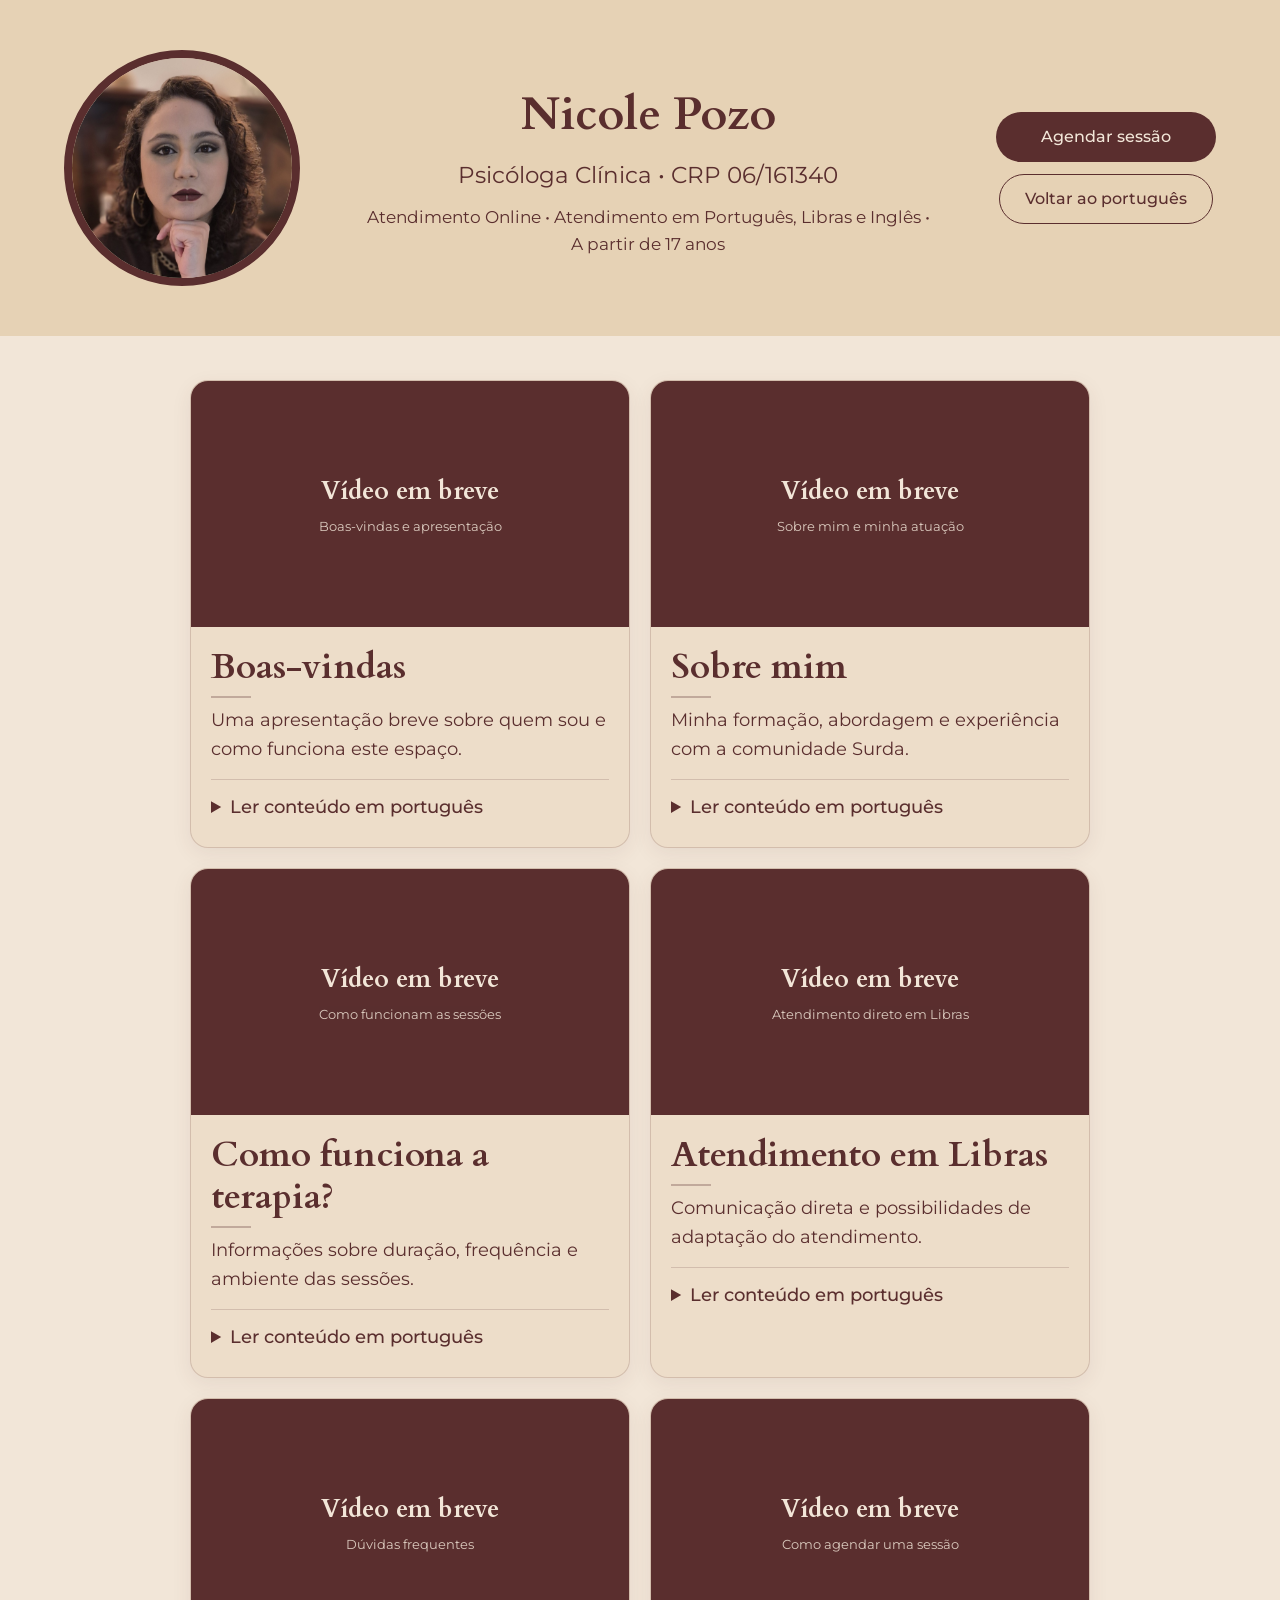
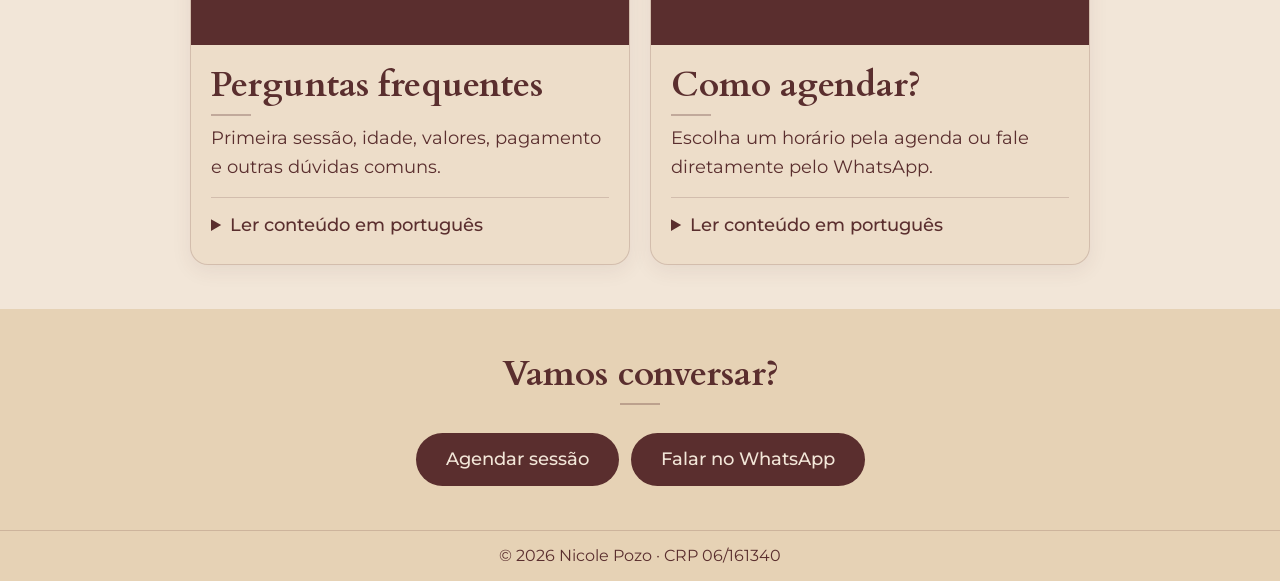
==== libras.html @ 77405a82 "Update libras.html" ====
<!DOCTYPE html>
<html lang="pt-BR">
<head>
  <meta charset="utf-8">
  <meta name="viewport" content="width=device-width, initial-scale=1.0">
  <meta
    name="description"
    content="Informações sobre o trabalho da psicóloga Nicole Pozo apresentadas em Libras."
  >

  <title>Nicole Pozo | Site em Libras</title>

  <link rel="icon" type="image/png" href="favicon.png">
  <link rel="stylesheet" href="style.css">

  <link
    href="https://fonts.googleapis.com/css2?family=Cardo:ital,wght@0,400;0,700;1,400&family=Cormorant+Infant:ital,wght@0,400;0,500;0,600;1,400;1,500&family=Montserrat:wght@300;400;500&display=swap"
    rel="stylesheet"
  >
</head>

<body class="pagina-libras">

  <main>

<section class="hero" id="hero">
  <div class="container hero-content">

    <img
      class="foto"
      src="nicole.png"
      alt="Nicole Pozo, psicóloga clínica"
    >

    <div class="hero-texto">
      <h1>Nicole Pozo</h1>

      <p class="subtitulo">
        Psicóloga Clínica • CRP 06/161340
      </p>

      <p class="infos">
        <span>Atendimento Online</span>
        <span>Atendimento em Português, Libras e Inglês</span>
        <span>A partir de 17 anos</span>
      </p>
    </div>

    <div class="hero-acoes">

      <a
        class="botao hero-botao"
        href="https://calendar.app.google/ftWj5yFwSw7C7HyG9"
        target="_blank"
        rel="noopener noreferrer"
      >
        Agendar sessão
      </a>

      <a
        class="botao botao-secundario"
        href="index.html"
      >
        Voltar ao português
      </a>

    </div>

  </div>
</section>

    <section class="videos-libras">
      <div class="container">

        <div class="grade-videos-libras">

          <article
            class="card-video-libras"
            data-video-url=""
            data-video-title="Boas-vindas e apresentação"
          >
            <div class="video-container">
              <div class="video-placeholder">
                <strong>Vídeo em breve</strong>
                <span>Boas-vindas e apresentação</span>
              </div>
            </div>

            <div class="card-video-conteudo">
              <h2>Boas-vindas</h2>

              <p class="descricao-video">
                Uma apresentação breve sobre quem sou e como funciona este espaço.
              </p>

              <details class="transcricao-video">
                <summary>Ler conteúdo em português</summary>

                <p>
                  Olá! Eu sou Nicole Pozo, psicóloga clínica. Nesta página,
                  apresento em Libras as principais informações sobre meu trabalho
                  e sobre o atendimento psicológico online.
                </p>
              </details>
            </div>
          </article>

          <article
            class="card-video-libras"
            data-video-url=""
            data-video-title="Sobre mim e minha atuação"
          >
            <div class="video-container">
              <div class="video-placeholder">
                <strong>Vídeo em breve</strong>
                <span>Sobre mim e minha atuação</span>
              </div>
            </div>

            <div class="card-video-conteudo">
              <h2>Sobre mim</h2>

              <p class="descricao-video">
                Minha formação, abordagem e experiência com a comunidade Surda.
              </p>

              <details class="transcricao-video">
                <summary>Ler conteúdo em português</summary>

                <p>
                  Sou psicóloga clínica, formada em 2019, e atuo a partir da
                  abordagem psicanalítica. Sou fluente em Libras e tenho experiência
                  com interpretação e atendimento a pessoas surdas.
                </p>
              </details>
            </div>
          </article>

          <article
            class="card-video-libras"
            data-video-url=""
            data-video-title="Como funcionam as sessões"
          >
            <div class="video-container">
              <div class="video-placeholder">
                <strong>Vídeo em breve</strong>
                <span>Como funcionam as sessões</span>
              </div>
            </div>

            <div class="card-video-conteudo">
              <h2>Como funciona a terapia?</h2>

              <p class="descricao-video">
                Informações sobre duração, frequência e ambiente das sessões.
              </p>

              <details class="transcricao-video">
                <summary>Ler conteúdo em português</summary>

                <p>
                  As sessões duram 50 minutos, são realizadas online e geralmente
                  acontecem uma vez por semana. É importante estar em um ambiente
                  tranquilo, reservado e sem interrupções.
                </p>
              </details>
            </div>
          </article>

          <article
            class="card-video-libras"
            data-video-url=""
            data-video-title="Atendimento direto em Libras"
          >
            <div class="video-container">
              <div class="video-placeholder">
                <strong>Vídeo em breve</strong>
                <span>Atendimento direto em Libras</span>
              </div>
            </div>

            <div class="card-video-conteudo">
              <h2>Atendimento em Libras</h2>

              <p class="descricao-video">
                Comunicação direta e possibilidades de adaptação do atendimento.
              </p>

              <details class="transcricao-video">
                <summary>Ler conteúdo em português</summary>

                <p>
                  O atendimento pode ser realizado diretamente em Libras, sem a
                  necessidade da presença de intérprete. Também podemos conversar
                  sobre outras formas de comunicação que sejam confortáveis para você.
                </p>
              </details>
            </div>
          </article>

          <article
            class="card-video-libras"
            data-video-url=""
            data-video-title="Dúvidas frequentes"
          >
            <div class="video-container">
              <div class="video-placeholder">
                <strong>Vídeo em breve</strong>
                <span>Dúvidas frequentes</span>
              </div>
            </div>

            <div class="card-video-conteudo">
              <h2>Perguntas frequentes</h2>

              <p class="descricao-video">
                Primeira sessão, idade, valores, pagamento e outras dúvidas comuns.
              </p>

              <details class="transcricao-video">
                <summary>Ler conteúdo em português</summary>

                <p>
                  Na primeira sessão, vamos conversar sobre o que motivou sua busca,
                  alinhar expectativas e tirar dúvidas. O atendimento é destinado a
                  pessoas a partir de 17 anos. Valores e formas de pagamento são
                  combinados diretamente no primeiro contato.
                </p>
              </details>
            </div>
          </article>

          <article
            class="card-video-libras"
            data-video-url=""
            data-video-title="Como agendar uma sessão"
          >
            <div class="video-container">
              <div class="video-placeholder">
                <strong>Vídeo em breve</strong>
                <span>Como agendar uma sessão</span>
              </div>
            </div>

            <div class="card-video-conteudo">
              <h2>Como agendar?</h2>

              <p class="descricao-video">
                Escolha um horário pela agenda ou fale diretamente pelo WhatsApp.
              </p>

              <details class="transcricao-video">
                <summary>Ler conteúdo em português</summary>

                <p>
                  Você pode escolher um horário disponível na minha agenda ou entrar
                  em contato pelo WhatsApp. Depois do agendamento, entrarei em contato
                  para confirmar nosso horário.
                </p>
              </details>
            </div>
          </article>

        </div>
      </div>
    </section>

    <section class="encerramento">
      <div class="container">

        <h2>Vamos conversar?</h2>

        <div class="acoes-libras">

          <a
            class="botao"
            href="https://calendar.app.google/ftWj5yFwSw7C7HyG9"
            target="_blank"
            rel="noopener noreferrer"
          >
            Agendar sessão
          </a>

          <a
            class="botao"
            href="https://wa.me/5511914683737?text=Olá,%20gostaria%20de%20agendar%20uma%20sessão."
            target="_blank"
            rel="noopener noreferrer"
          >
            Falar no WhatsApp
          </a>

        </div>

      </div>
    </section>

  </main>

  <footer>
    <p>© 2026 Nicole Pozo · CRP 06/161340</p>
  </footer>

  <script>
    function converterLinkDoVideo(url) {
      if (!url) {
        return "";
      }

      try {
        const endereco = new URL(url, window.location.href);

        if (endereco.hostname.includes("youtu.be")) {
          const id = endereco.pathname
            .split("/")
            .filter(Boolean)[0];

          return id
            ? `https://www.youtube-nocookie.com/embed/${id}`
            : "";
        }

        if (endereco.hostname.includes("youtube.com")) {
          if (endereco.pathname.startsWith("/shorts/")) {
            const id = endereco.pathname.split("/")[2];

            return id
              ? `https://www.youtube-nocookie.com/embed/${id}`
              : "";
          }

          if (endereco.pathname.startsWith("/embed/")) {
            return url;
          }

          const id = endereco.searchParams.get("v");

          return id
            ? `https://www.youtube-nocookie.com/embed/${id}`
            : "";
        }

        if (
          endereco.pathname
            .toLowerCase()
            .endsWith(".mp4")
        ) {
          return url;
        }

      } catch (erro) {
        console.warn("Link de vídeo inválido:", url);
      }

      return "";
    }

    document
      .querySelectorAll(".card-video-libras")
      .forEach((card) => {
        const url = (card.dataset.videoUrl || "").trim();
        const titulo = card.dataset.videoTitle || "Vídeo em Libras";
        const areaVideo = card.querySelector(".video-container");

        if (!url || !areaVideo) {
          return;
        }

        const linkConvertido = converterLinkDoVideo(url);

        if (!linkConvertido) {
          return;
        }

        if (linkConvertido.toLowerCase().endsWith(".mp4")) {
          const video = document.createElement("video");

          video.controls = true;
          video.playsInline = true;
          video.preload = "metadata";

          const source = document.createElement("source");
          source.src = linkConvertido;
          source.type = "video/mp4";

          video.appendChild(source);
          areaVideo.replaceChildren(video);

          return;
        }

        const iframe = document.createElement("iframe");

        iframe.src = linkConvertido;
        iframe.title = titulo;
        iframe.loading = "lazy";
        iframe.referrerPolicy = "strict-origin-when-cross-origin";
        iframe.allow =
          "accelerometer; autoplay; clipboard-write; encrypted-media; gyroscope; picture-in-picture; web-share";
        iframe.allowFullscreen = true;

        areaVideo.replaceChildren(iframe);
      });
  </script>

</body>
</html>
---- style.css ----
/* =================================
VARIÁVEIS
================================= */

:root {
  --fundo-principal: #F2E6D8;
  --fundo-destaque: #E6D2B5;
  --texto: #5A2E2E;
  --texto-escuro: #3E1F1F;
  --borda: rgba(90, 46, 46, 0.18);
  --sombra: 0 6px 20px rgba(90, 46, 46, 0.08);
}

/* =================================
BASE
================================= */

html {
  scroll-behavior: smooth;
}

body {
  margin: 0;
  padding-top: 60px;
  font-family: 'Montserrat', sans-serif;
  background-color: var(--fundo-principal);
  color: var(--texto);
  text-align: center;
  line-height: 1.6;
}

/* =================================
LAYOUT
================================= */

main {
  margin-top: 0;
}

.container {
  width: 90%;
  max-width: 800px;
  margin: auto;
  padding: 10px 0;
}

section {
  padding: 34px 0;
}

/* =================================
TIPOGRAFIA
================================= */

h1,
h2,
h3 {
  color: var(--texto);
}

h1 {
  margin: 20px 0 10px;
  font-family: 'Cardo', serif;
  font-size: 48px;
}

h2 {
  position: relative;
  display: inline-block;
  margin: 0 0 18px;
  font-family: 'Cardo', serif;
  font-size: 32px;
  line-height: 1.2;
}

h2::after {
  content: "";
  display: block;
  width: 40px;
  height: 2px;
  margin: 8px auto 0;
  background-color: var(--texto);
  opacity: 0.3;
}

h3 {
  margin: 0 0 10px;
  font-family: 'Cardo', serif;
  font-size: 21px;
  line-height: 1.25;
}

p {
  margin-top: 0;
}

.subtitulo {
  margin-bottom: 20px;
  font-size: 18px;
}

.introducao-secao {
  max-width: 650px;
  margin: 0 auto 24px;
  text-align: center;
}

/* =================================
MENU
================================= */

.menu {
  position: fixed;
  top: 0;
  left: 0;
  z-index: 1000;
  width: 100%;
  padding: 15px 0;
  background-color: var(--fundo-principal);
  border-bottom: 1px solid rgba(90, 46, 46, 0.15);
  transition:
    padding 0.3s ease,
    box-shadow 0.3s ease;
}

.menu-container {
  display: flex;
  justify-content: center;
  gap: 42px;
  padding: 0 20px;
}

.menu a {
  flex-shrink: 0;
  color: var(--texto);
  text-decoration: none;
  font-size: 13px;
  font-weight: 500;
  letter-spacing: 0.8px;
  transition:
    font-size 0.3s ease,
    opacity 0.3s ease;
}

.menu a:hover,
.menu a:focus-visible {
  opacity: 0.7;
}

body.scrolled .menu {
  padding: 10px 0;
  box-shadow: 0 4px 12px rgba(90, 46, 46, 0.08);
}

body.scrolled .menu a {
  font-size: 12px;
}

/* =================================
HERO PRINCIPAL
================================= */

.hero {
  position: relative;
  overflow: hidden;
  padding: 40px 0;
  background-color: var(--fundo-destaque);
}

.hero-content {
  transition: all 0.4s ease;
}

.hero-texto {
  text-align: center;
}

.foto {
  width: 220px;
  height: 220px;
  object-fit: cover;
  border: 8px solid var(--texto);
  border-radius: 50%;
}

.hero::after {
  content: "";
  position: absolute;
  top: -20px;
  right: -20px;
  z-index: 0;
  width: 400px;
  height: 400px;
  background-image: url("cantoneira.png");
  background-size: contain;
  background-repeat: no-repeat;
  opacity: 0.10;
  pointer-events: none;
}

.hero .container {
  position: relative;
  z-index: 1;
}

/* =================================
INFOS DA HERO
================================= */

.infos span {
  white-space: nowrap;
}

.infos span:not(:last-child)::after {
  content: " • ";
}

/* =================================
BOTÕES E LINKS
================================= */

.botao {
  display: inline-block;
  margin-top: 25px;
  padding: 12px 30px;
  background-color: var(--texto);
  color: var(--fundo-principal);
  text-decoration: none;
  border-radius: 30px;
  font-weight: 500;
  transition:
    background-color 0.3s ease,
    transform 0.2s ease;
}

.botao:hover,
.botao:focus-visible {
  background-color: var(--texto-escuro);
  transform: translateY(-1px);
}

.barra-contato a {
  color: var(--texto);
  font-weight: 500;
  text-decoration: none;
  text-decoration-thickness: 1px;
  text-underline-offset: 3px;
}

.barra-contato a:hover,
.barra-contato a:focus-visible {
  color: var(--texto-escuro);
}

/* =================================
ÂNCORAS E ALINHAMENTO DAS SEÇÕES
================================= */

.sobre,
.atendimento,
.libras,
.como-funciona,
.faq,
.contato {
  scroll-margin-top: 145px;
  text-align: center;
}

.sobre .container,
.atendimento .container,
.libras .container,
.como-funciona .container,
.faq .container {
  text-align: left;
}

.sobre h2,
.atendimento h2,
.libras h2,
.como-funciona h2,
.faq h2,
.contato h2,
.chamada-final h2 {
  text-align: center;
}

/* =================================
ACOLHIMENTO
================================= */

.acolhimento {
  padding: 28px 0 6px;
}

.acolhimento-container {
  max-width: 760px;
}

.acolhimento p {
  margin: 0;
  font-family: 'Cormorant Infant', serif;
  font-size: 25px;
  font-weight: 500;
  line-height: 1.15;
  text-align: left;
}

/* =================================
SOBRE MIM
================================= */

.sobre {
  padding-top: 18px;
}

.sobre .container {
  max-width: 760px;
}

.sobre p:not(.citacao) {
  text-align: left;
}

/* =================================
CITAÇÃO
================================= */

.citacao {
  position: relative;
  max-width: 600px;
  margin: 28px auto 0;
  color: var(--texto);
  font-family: 'Cardo', serif;
  font-size: 25px;
  font-style: italic;
  line-height: 1.3;
  text-align: center;
  opacity: 0.85;
}

.citacao::before {
  content: "“";
  position: absolute;
  top: -10px;
  left: -15px;
  font-size: 40px;
  opacity: 0.2;
}

.citacao::after {
  content: "”";
  position: absolute;
  right: -15px;
  bottom: -20px;
  font-size: 40px;
  opacity: 0.2;
}

/* =================================
COMO POSSO AJUDAR
================================= */

.atendimento .container {
  max-width: 1000px;
}

.cards-atendimento {
  display: grid;
  grid-template-columns: repeat(2, minmax(0, 1fr));
  gap: 16px;
}

.card-atendimento {
  padding: 21px;
  background-color: rgba(242, 230, 216, 0.66);
  border: 1px solid var(--borda);
  border-radius: 16px;
  text-align: left;
  box-shadow: 0 3px 12px rgba(90, 46, 46, 0.04);
}

.card-atendimento p {
  margin-bottom: 0;
}

/* =================================
LIBRAS
================================= */

.libras {
  background-color: var(--fundo-destaque);
  position: relative;
  overflow: hidden;
}

.libras::after {
  content: "";
  position: absolute;
  top: 10px;
  right: -60px;
  width: 320px;
  height: 320px;
  background-image: url("cantoneira.png");
  background-size: contain;
  background-repeat: no-repeat;
  opacity: 0.06;
  pointer-events: none;
}

.libras-container {
  position: relative;
  z-index: 1;
  max-width: 760px;
}

.libras-texto p {
  text-align: left;
}

.libras .botao {
  display: block;
  width: fit-content;
  margin: 12px auto 0;
}

/* =================================
COMO FUNCIONA
================================= */

.como-funciona {
  background-color: var(--fundo-destaque);
}

.como-funciona .container {
  max-width: 1000px;
}

.passos {
  display: grid;
  grid-template-columns: repeat(2, minmax(0, 1fr));
  align-items: stretch;
  gap: 18px;
}

.passo {
  position: relative;
  display: flex;
  flex-direction: column;
  align-items: stretch;
  height: 100%;
  box-sizing: border-box;
  padding: 52px 20px 19px;
  background-color: rgba(242, 230, 216, 0.65);
  border: 1px solid var(--borda);
  border-radius: 16px;
  text-align: left;
}

.passo h3 {
  width: 100%;
  box-sizing: border-box;
  margin: 0 0 6px;
  padding: 0;
  text-align: left;
}

.passo p {
  margin: 0;
  text-align: left;
}

.passo .passo-subtitulo {
  margin: 0 0 18px;
  padding: 0;
  color: var(--texto-escuro);
  font-family: 'Cardo', serif;
  font-size: 19px;
  font-weight: 400;
  line-height: 1.25;
  text-align: left;
}

/* =================================
PERGUNTAS FREQUENTES
================================= */

.faq .container {
  max-width: 760px;
}

.faq-lista {
  display: grid;
  gap: 10px;
  text-align: left;
}

.faq details {
  overflow: hidden;
  background-color: rgba(230, 210, 181, 0.42);
  border: 1px solid var(--borda);
  border-radius: 12px;
}

.faq summary {
  position: relative;
  padding: 15px 95px 15px 20px;
  cursor: pointer;
  font-weight: 500;
  list-style: none;
}

.faq summary::-webkit-details-marker {
  display: none;
}

.faq summary::after {
  content: "+";
  position: absolute;
  top: 50%;
  right: 20px;
  font-family: 'Cardo', serif;
  font-size: 25px;
  font-weight: 500;
  transform: translateY(-50%);
}

.faq details[open] summary::after {
  content: "−";
}

.faq details p {
  margin: 0;
  padding: 0 20px 16px;
}

/* =================================
ENCERRAMENTO
================================= */

.encerramento {
  background-color: var(--fundo-destaque);
}

.encerramento-container {
  display: grid;
  grid-template-columns: 1fr 1fr;
  max-width: 1000px;
  padding: 0;
}

.chamada-final,
.contato {
  padding: 10px 42px;
  text-align: center;
}

.contato {
  border-left: 1px solid var(--borda);
}

.chamada-final p,
.contato p {
  text-align: center;
}

.chamada-final .botao {
  margin-top: 18px;
}

.contato .botao {
  margin-top: 4px;
}

/* =================================
BARRA DE CONTATOS COMPLEMENTARES
================================= */

.barra-contato {
  padding: 0;
  background-color: var(--fundo-principal);
  border-top: 1px solid var(--borda);
  border-bottom: 1px solid var(--borda);
}

.barra-contato-container {
  display: flex;
  justify-content: center;
  gap: 34px;
  width: 90%;
  max-width: 900px;
  margin: auto;
  padding: 14px 0;
}

.barra-contato a {
  display: inline-flex;
  align-items: baseline;
  gap: 8px;
  min-width: 0;
  color: var(--texto);
  font-size: 14px;
  overflow-wrap: anywhere;
}

.barra-contato span {
  flex-shrink: 0;
  font-family: 'Cardo', serif;
  font-size: 18px;
  color: var(--texto-escuro);
}

/* =================================
FOOTER
================================= */

footer {
  padding: 12px 20px;
  background-color: var(--fundo-destaque);
  border-top: 1px solid var(--borda);
  font-size: 14px;
}

footer p {
  margin: 0;
}

/* =================================
BARRAS COMPACTAS
Escondidas por padrão
================================= */

.mobile-compact-hero,
.desktop-compact-hero {
  display: none !important;
}

/* =================================
ACESSO À VERSÃO EM LIBRAS
================================= */

button {
  font: inherit;
}

.hero-acoes,
.desktop-compact-acoes,
.mobile-compact-acoes {
  display: flex;
  align-items: center;
  justify-content: center;
  gap: 12px;
}

.hero-acoes .botao {
  margin-top: 0;
}

.botao-secundario,
.desktop-compact-libras,
.mobile-compact-libras,
.idioma-link {
  display: inline-flex;
  align-items: center;
  justify-content: center;
  box-sizing: border-box;
  color: var(--texto);
  background-color: transparent;
  border: 1px solid var(--texto);
  text-decoration: none;
  font-weight: 500;
  transition:
    background-color 0.25s ease,
    color 0.25s ease,
    transform 0.2s ease;
}

.botao-secundario {
  padding: 11px 25px;
  border-radius: 30px;
}

.botao-secundario:hover,
.botao-secundario:focus-visible,
.desktop-compact-libras:hover,
.desktop-compact-libras:focus-visible,
.mobile-compact-libras:hover,
.mobile-compact-libras:focus-visible,
.idioma-link:hover,
.idioma-link:focus-visible {
  color: var(--fundo-principal);
  background-color: var(--texto);
  transform: translateY(-1px);
}

.desktop-compact-libras {
  padding: 8px 17px;
  border-radius: 24px;
  font-size: 15px;
  white-space: nowrap;
}

.mobile-compact-acoes {
  flex-shrink: 0;
  gap: 7px;
}

.mobile-compact-libras {
  padding: 7px 9px;
  border-radius: 22px;
  font-size: 11px;
  line-height: 1.1;
}

/* =================================
PÁGINA EM LIBRAS
================================= */

.pagina-libras {
  padding-top: 0;
}

.topo-idiomas {
  position: sticky;
  top: 0;
  z-index: 1000;
  padding: 12px 5%;
  background-color: var(--fundo-principal);
  border-bottom: 1px solid var(--borda);
  box-shadow: 0 4px 12px rgba(90, 46, 46, 0.05);
}

.topo-idiomas-container {
  display: flex;
  align-items: center;
  justify-content: space-between;
  gap: 18px;
  max-width: 1080px;
  margin: auto;
}

.marca-libras {
  color: var(--texto);
  font-family: 'Cardo', serif;
  font-size: 23px;
  font-weight: 700;
  text-decoration: none;
}

.seletor-idiomas {
  display: flex;
  align-items: center;
  gap: 8px;
}

.seletor-idiomas span,
.seletor-idiomas a {
  padding: 7px 12px;
  border-radius: 22px;
  font-size: 13px;
}

.seletor-idiomas span[aria-current="page"] {
  color: var(--fundo-principal);
  background-color: var(--texto);
}

.hero-libras {
  position: relative;
  overflow: hidden;
  padding: 38px 0 34px;
  background-color: var(--fundo-destaque);
}

.hero-libras::after {
  content: "";
  position: absolute;
  top: -40px;
  right: -40px;
  width: 360px;
  height: 360px;
  background-image: url("cantoneira.png");
  background-size: contain;
  background-repeat: no-repeat;
  opacity: 0.08;
  pointer-events: none;
}

.hero-libras .container {
  position: relative;
  z-index: 1;
  max-width: 900px;
}

.hero-libras h1 {
  margin: 0 0 8px;
}

.hero-libras p {
  max-width: 720px;
  margin: 0 auto;
  font-size: 18px;
}

.grade-videos-libras {
  display: grid;
  grid-template-columns: repeat(2, minmax(0, 1fr));
  gap: 20px;
  max-width: 1080px;
  margin: auto;
}

.card-video-libras {
  overflow: hidden;
  background-color: rgba(230, 210, 181, 0.42);
  border: 1px solid var(--borda);
  border-radius: 18px;
  box-shadow: var(--sombra);
  text-align: left;
}

.card-video-conteudo {
  padding: 19px 20px 20px;
}

.card-video-libras h2 {
  display: block;
  margin-bottom: 8px;
  text-align: left;
}

.card-video-libras h2::after {
  margin-left: 0;
}

.card-video-libras .descricao-video {
  margin-bottom: 15px;
}

.video-container {
  position: relative;
  width: 100%;
  aspect-ratio: 16 / 9;
  overflow: hidden;
  background-color: var(--texto);
}

.video-container iframe,
.video-container video {
  display: block;
  width: 100%;
  height: 100%;
  border: 0;
  object-fit: cover;
}

.video-placeholder {
  position: absolute;
  inset: 0;
  display: flex;
  flex-direction: column;
  align-items: center;
  justify-content: center;
  gap: 5px;
  padding: 20px;
  color: var(--fundo-principal);
  text-align: center;
}

.video-placeholder strong {
  font-family: 'Cardo', serif;
  font-size: 25px;
}

.video-placeholder span {
  max-width: 360px;
  font-size: 13px;
  opacity: 0.85;
}

.transcricao-video {
  margin-top: 14px;
  border-top: 1px solid var(--borda);
}

.transcricao-video summary {
  padding: 13px 0 5px;
  cursor: pointer;
  font-weight: 500;
}

.transcricao-video p {
  margin: 8px 0 0;
}

.acoes-libras {
  display: flex;
  flex-wrap: wrap;
  justify-content: center;
  gap: 12px;
  margin-top: 10px;
}

.acoes-libras .botao {
  margin-top: 0;
}

.instrucao-edicao {
  max-width: 840px;
  margin: 0 auto 22px;
  padding: 14px 17px;
  background-color: rgba(230, 210, 181, 0.42);
  border: 1px dashed var(--borda);
  border-radius: 12px;
  text-align: left;
  font-size: 14px;
}

/* =================================
MODO LIBRAS COM POP-UP DE VÍDEO
(index.html — blocos e ícone)
================================= */

.conteudo-libras {
  position: relative;
  --distancia-icone-direita: 12px;
}

.faq details.conteudo-libras {
  --distancia-icone-direita: 54px;
}

body.modo-libras .conteudo-libras {
  cursor: pointer;
  border-radius: 18px;
  overflow: hidden;
}

body.modo-libras .card-atendimento,
body.modo-libras .passo,
body.modo-libras .faq details,
body.modo-libras .hero-content,
body.modo-libras .sobre .container,
body.modo-libras .libras .container,
body.modo-libras .atendimento .container,
body.modo-libras .chamada-final,
body.modo-libras .contato {
  border-radius: 18px;
  overflow: hidden;
}

body.modo-libras .conteudo-libras:focus-visible {
  outline: none;
  box-shadow:
    0 0 0 3px rgba(242, 230, 216, 0.95),
    0 0 0 6px rgba(90, 46, 46, 0.42);
}

.indicador-libras {
  display: none;
}

body.modo-libras .indicador-libras {
  display: inline-flex;
  position: absolute;
  top: 10px;
  right: var(--distancia-icone-direita);
  z-index: 3;
  align-items: center;
  justify-content: center;
  width: 34px;
  height: 34px;
  padding: 0;
  background-color: transparent;
  border-radius: 8px;
  cursor: pointer;
  pointer-events: auto;
}

body.modo-libras .indicador-libras img {
  display: block;
  width: 100%;
  height: 100%;
  object-fit: contain;
}

/* Espaço reservado nos títulos para o ícone não cobrir palavras (desktop/tablet) */

body.modo-libras .card-atendimento h3 {
  box-sizing: border-box;
  padding-right: 48px;
}

body.modo-libras .sobre .container > h2,
body.modo-libras .libras-texto > h2,
body.modo-libras .chamada-final > h2,
body.modo-libras .contato > h2 {
  display: block;
  box-sizing: border-box;
  width: 100%;
  padding-right: 48px;
}

body.modo-libras .hero-texto h1 {
  box-sizing: border-box;
  padding-right: 48px;
}

/* Pop-up de vídeo */

.libras-popup[hidden] {
  display: none;
}

.libras-popup {
  position: fixed;
  inset: 0;
  z-index: 4000;
  pointer-events: none;
}

.libras-popup-fundo {
  position: absolute;
  inset: 0;
  background-color: rgba(40, 20, 20, 0);
  opacity: 0;
  pointer-events: none;
  transition: background-color 0.2s ease, opacity 0.2s ease;
}

.libras-popup-caixa {
  position: fixed;
  top: 50%;
  left: 50%;
  width: min(820px, calc(100vw - 32px));
  max-height: calc(100vh - 40px);
  box-sizing: border-box;
  padding: 28px;
  overflow-y: auto;
  background-color: var(--fundo-principal);
  border: 1px solid var(--borda);
  border-radius: 18px;
  box-shadow: 0 18px 55px rgba(62, 31, 31, 0.28);
  opacity: 0;
  transform: translate(-50%, -48%) scale(0.98);
  pointer-events: auto;
  animation: abrir-popup-libras 0.2s ease forwards;
}

.libras-popup.popup-fixo {
  pointer-events: auto;
}

.libras-popup.popup-fixo .libras-popup-fundo {
  background-color: rgba(40, 20, 20, 0.48);
  opacity: 1;
  pointer-events: auto;
}

body.popup-libras-aberto {
  overflow: hidden;
}

@keyframes abrir-popup-libras {
  to {
    opacity: 1;
    transform: translate(-50%, -50%) scale(1);
  }
}

.libras-popup-caixa h2 {
  display: block;
  margin: 0 42px 16px;
  font-size: 28px;
  text-align: center;
}

.libras-popup-fechar {
  position: absolute;
  top: 9px;
  right: 12px;
  width: 36px;
  height: 36px;
  padding: 0;
  background-color: transparent;
  color: var(--texto);
  border: 0;
  border-radius: 50%;
  cursor: pointer;
  font-size: 30px;
  line-height: 1;
}

.libras-popup-fechar:hover,
.libras-popup-fechar:focus-visible {
  background-color: rgba(90, 46, 46, 0.1);
}

.libras-popup-video {
  display: grid;
  width: 100%;
  aspect-ratio: 16 / 9;
  overflow: hidden;
  place-items: center;
  background-color: var(--fundo-destaque);
  border-radius: 14px;
}

.libras-popup-video iframe,
.libras-popup-video video {
  width: 100%;
  height: 100%;
  border: 0;
  object-fit: contain;
}

.libras-video-vazio {
  display: grid;
  gap: 5px;
  padding: 24px;
  place-items: center;
  text-align: center;
}

.libras-video-vazio span {
  display: grid;
  width: 52px;
  height: 52px;
  place-items: center;
  background-color: var(--texto);
  color: var(--fundo-principal);
  border-radius: 50%;
  font-size: 22px;
}

.libras-video-vazio strong {
  font-family: 'Cardo', serif;
  font-size: 24px;
}

.libras-video-vazio small {
  max-width: 360px;
  font-size: 12px;
  line-height: 1.4;
}

/* =================================
DESKTOP
================================= */

@media (min-width: 901px) {

  body {
    font-size: 18px;
  }

  h2 {
    font-size: 35px;
  }

  h3 {
    font-size: 23px;
  }

  .menu a {
    font-size: 15px;
  }

  body.scrolled .menu a {
    font-size: 14px;
  }

  .acolhimento p,
  .citacao {
    font-size: 27px;
  }

  .passo .passo-subtitulo {
    font-size: 21px;
  }

  .faq summary::after {
    font-size: 27px;
  }

  .barra-contato a,
  footer {
    font-size: 16px;
  }

  .barra-contato span {
    font-size: 20px;
  }

  .container {
    max-width: 900px;
  }

  .acolhimento-container,
  .sobre .container,
  .libras-container,
  .faq .container {
    max-width: 840px;
  }

  .atendimento .container,
  .como-funciona .container,
  .encerramento-container {
    max-width: 1080px;
  }

  .barra-contato-container {
    max-width: 980px;
  }

  .hero {
    padding: 20px 0;
  }

  .hero-content {
    display: grid;
    grid-template-columns: auto 1fr auto;
    align-items: center;
    gap: 32px;
    max-width: 1180px;
    text-align: left;
  }

  .hero-texto {
    text-align: left;
  }

  .hero h1 {
    margin: 0 0 6px;
    font-size: 46px;
  }

  .subtitulo {
    margin: 0 0 10px;
    font-size: 23px;
  }

  .infos {
    margin: 0;
    font-size: 17px;
  }

  .hero-acoes {
    flex-direction: column;
    align-items: stretch;
  }

  .hero-acoes .botao {
    min-width: 160px;
    text-align: center;
    font-size: 16px;
    white-space: nowrap;
  }

  .desktop-compact-hero {
    display: block !important;
    position: fixed;
    top: 39px;
    left: 0;
    z-index: 999;
    width: 100%;
    box-sizing: border-box;
    overflow: hidden;
    padding: 8px 5%;
    background-color: var(--fundo-destaque);
    color: var(--texto);
    box-shadow: var(--sombra);
    opacity: 0;
    transform: translateY(-8px);
    pointer-events: none;
    transition:
      opacity 0.25s ease,
      transform 0.25s ease;
  }

  .desktop-compact-hero::after {
    content: "";
    position: absolute;
    top: -80px;
    right: -20px;
    z-index: 0;
    width: 260px;
    height: 260px;
    background-image: url("cantoneira.png");
    background-size: contain;
    background-repeat: no-repeat;
    opacity: 0.10;
    pointer-events: none;
  }

  body.scrolled .desktop-compact-hero {
    opacity: 1;
    transform: translateY(0);
    pointer-events: auto;
  }

  .desktop-compact-container {
    position: relative;
    z-index: 1;
    display: grid;
    grid-template-columns: auto 1fr auto;
    align-items: center;
    gap: 22px;
    max-width: 1180px;
    margin: auto;
    text-align: left;
  }

  .desktop-compact-foto {
    width: 70px;
    height: 70px;
    object-fit: cover;
    border: 4px solid var(--texto);
    border-radius: 50%;
  }

  .desktop-compact-texto strong {
    display: block;
    font-family: 'Cardo', serif;
    font-size: 30px;
    line-height: 1.1;
  }

  .desktop-compact-texto span {
    display: block;
    margin-top: 3px;
    font-size: 16px;
  }

  .desktop-compact-acoes {
    justify-content: flex-end;
  }

  .desktop-compact-botao {
    display: inline-block;
    padding: 9px 22px;
    background-color: var(--texto);
    color: var(--fundo-principal);
    text-decoration: none;
    border-radius: 30px;
    font-size: 16px;
    font-weight: 500;
    white-space: nowrap;
  }

  .desktop-compact-botao:hover,
  .desktop-compact-botao:focus-visible {
    background-color: var(--texto-escuro);
  }

}

/* =================================
TABLET
================================= */

@media (max-width: 900px) {

  .menu-container {
    gap: 26px;
  }

  .cards-atendimento {
    grid-template-columns: repeat(2, minmax(0, 1fr));
  }

  .chamada-final,
  .contato {
    padding: 8px 28px;
  }

  .barra-contato-container {
    gap: 22px;
  }

}

/* =================================
MOBILE
================================= */

@media (max-width: 600px) {

  body {
    padding-top: 48px;
  }

  section {
    padding: 30px 0;
  }

  .container {
    width: 88%;
    padding: 8px 0;
  }

  .menu {
    padding: 12px 0;
  }

  .menu-container {
    display: flex;
    justify-content: space-evenly;
    align-items: center;
    gap: 8px;
    width: 100%;
    box-sizing: border-box;
    padding: 0 8px;
    overflow: hidden;
  }

  .menu a {
    flex: 0 1 auto;
    font-size: 11px;
    letter-spacing: 0.1px;
    white-space: nowrap;
  }

  body.scrolled .menu a {
    font-size: 12px;
  }

  .hero {
    padding: 24px 0 20px;
  }

  .hero-content {
    display: flex;
    flex-direction: column;
    align-items: center;
    gap: 8px;
    padding: 0;
  }

  .hero .foto {
    display: block;
    width: 150px;
    height: 150px;
    border-width: 5px;
  }

  .hero h1 {
    margin: 6px 0 0;
    font-size: 34px;
  }

  .subtitulo {
    margin: 0;
    font-size: 20px;
  }

  .hero .infos {
    display: none;
  }

  .hero-botao {
    width: auto;
    margin-top: 8px;
    padding: 10px 24px;
    text-align: center;
  }

  h2 {
    margin-bottom: 16px;
    font-size: 28px;
  }

  h3 {
    font-size: 20px;
  }

  .sobre,
  .atendimento,
  .libras,
  .como-funciona,
  .faq,
  .contato {
    scroll-margin-top: 125px;
  }

  .acolhimento {
    padding: 24px 0 4px;
  }

  .acolhimento p {
    font-size: 23px;
    line-height: 1.15;
    text-align: left;
  }

  .sobre {
    padding-top: 8px;
  }

  .sobre p:not(.citacao),
  .libras-texto p {
    text-align: left;
  }

  .citacao {
    padding: 0 12px;
    font-size: 24px;
    line-height: 1.3;
  }

  .citacao::before {
    left: 0;
  }

  .citacao::after {
    right: 0;
  }

  .cards-atendimento {
    grid-template-columns: 1fr;
    gap: 14px;
  }

  .card-atendimento {
    padding: 18px;
  }

  .passos {
    display: flex;
    gap: 14px;
    width: auto;
    max-width: none;
    margin-right: -6%;
    margin-left: -6%;
    padding: 0 6% 12px;
    overflow-x: auto;
    scroll-snap-type: x mandatory;
    scroll-padding-left: 6%;
    scrollbar-width: none;
    -webkit-overflow-scrolling: touch;
  }

  .passos::-webkit-scrollbar {
    display: none;
  }

  .passo {
    flex: 0 0 82%;
    height: auto;
    padding: 44px 18px 18px;
    scroll-snap-align: start;
    scroll-snap-stop: always;
  }

  .faq summary {
    padding: 14px 78px 14px 17px;
    font-size: 14px;
  }

  .faq summary::after {
    right: 17px;
  }

  .faq details p {
    padding: 0 17px 15px;
    font-size: 14px;
  }

  .encerramento-container {
    grid-template-columns: 1fr;
  }

  .chamada-final,
  .contato {
    padding: 4px 0;
  }

  .contato {
    margin-top: 24px;
    padding-top: 26px;
    border-top: 1px solid var(--borda);
    border-left: 0;
  }

  .barra-contato-container {
    flex-direction: column;
    align-items: center;
    gap: 8px;
    width: 88%;
    padding: 12px 0;
  }

  .barra-contato a {
    max-width: 100%;
    flex-wrap: wrap;
    justify-content: center;
    row-gap: 0;
    font-size: 13px;
    line-height: 1.35;
  }

  .mobile-compact-hero {
    display: flex !important;
    position: fixed;
    top: 0;
    left: 0;
    z-index: 999;
    width: 100%;
    box-sizing: border-box;
    align-items: center;
    justify-content: space-between;
    gap: 12px;
    padding: 52px 6% 8px;
    background-color: var(--fundo-destaque);
    color: var(--texto);
    box-shadow: var(--sombra);
    opacity: 0;
    transform: translateY(-8px);
    pointer-events: none;
    transition:
      opacity 0.25s ease,
      transform 0.25s ease;
  }

  body.scrolled .mobile-compact-hero {
    opacity: 1;
    transform: translateY(0);
    pointer-events: auto;
  }

  .mobile-compact-texto {
    min-width: 0;
    text-align: left;
    line-height: 1.15;
  }

  .mobile-compact-texto strong {
    display: block;
    font-family: 'Cardo', serif;
    font-size: 20px;
    font-weight: 700;
  }

  .mobile-compact-texto span {
    display: block;
    margin-top: 2px;
    font-size: 10px;
  }

  .mobile-compact-botao {
    width: 76px;
    flex-shrink: 0;
    padding: 7px 8px;
    background-color: var(--texto);
    color: var(--fundo-principal);
    text-decoration: none;
    border-radius: 24px;
    font-size: 12px;
    line-height: 1.1;
    font-weight: 500;
    text-align: center;
  }

  .hero-acoes {
    flex-direction: column;
    width: 100%;
    gap: 8px;
  }

  .hero-acoes .botao {
    width: auto;
    min-width: 175px;
    text-align: center;
  }

  .pagina-libras {
    padding-top: 0;
  }

  .topo-idiomas {
    padding: 10px 4%;
  }

  .marca-libras {
    font-size: 19px;
  }

  .seletor-idiomas span,
  .seletor-idiomas a {
    padding: 6px 9px;
    font-size: 11px;
  }

  .hero-libras {
    padding: 28px 0 26px;
  }

  .hero-libras h1 {
    font-size: 35px;
  }

  .hero-libras p {
    font-size: 16px;
  }

  .grade-videos-libras {
    grid-template-columns: 1fr;
    gap: 16px;
  }

  .card-video-conteudo {
    padding: 17px;
  }

  .acoes-libras {
    flex-direction: column;
    align-items: center;
  }

  /* Ícone da Libras em telas pequenas */

  .conteudo-libras {
    --distancia-icone-direita: 8px;
  }

  .faq details.conteudo-libras {
    --distancia-icone-direita: 42px;
  }

  body.modo-libras .indicador-libras {
    top: 8px;
    width: 28px;
    height: 28px;
  }

  /* Espaço para o ícone nos títulos, evitando sobreposição */

  body.modo-libras .card-atendimento h3 {
    box-sizing: border-box;
    padding-right: 40px;
  }

  body.modo-libras .sobre .container > h2,
  body.modo-libras .libras-texto > h2,
  body.modo-libras .chamada-final > h2,
  body.modo-libras .contato > h2 {
    display: block;
    box-sizing: border-box;
    width: 100%;
    padding-right: 40px;
  }

  body.modo-libras .hero-texto h1 {
    box-sizing: border-box;
    padding-right: 40px;
  }

  /* Pop-up de vídeo maior, adaptado para telas pequenas */

  .libras-popup-caixa {
    width: calc(100vw - 20px);
    max-height: calc(100vh - 24px);
    padding: 20px 16px 16px;
  }

  .libras-popup-caixa h2 {
    margin: 0 36px 12px;
    font-size: 22px;
  }

}
@media (max-width: 600px) {

  .pagina-libras .hero {
    padding: 24px 0 20px;
  }

  .pagina-libras .hero-content {
    display: flex;
    flex-direction: column;
    align-items: center;
    gap: 8px;
  }

  .pagina-libras .hero-texto {
    text-align: center;
  }

  .pagina-libras .hero-acoes {
    flex-direction: column;
    width: 100%;
    gap: 8px;
  }

  .pagina-libras .hero-acoes .botao {
    width: auto;
    min-width: 175px;
    text-align: center;
  }

}

@media (prefers-reduced-motion: reduce) {
  .libras-popup-caixa {
    transition: none;
    animation: none;
    opacity: 1;
    transform: translate(-50%, -50%);
  }
}

/* =================================
HERO DA PÁGINA EM LIBRAS
================================= */

.pagina-libras .hero {
  padding: 40px 0;
}

.pagina-libras .hero .container {
  max-width: 1180px;
}

.pagina-libras .hero-texto {
  text-align: center;
}

.pagina-libras .hero-acoes {
  display: flex;
  align-items: center;
  justify-content: center;
  gap: 12px;
}

.pagina-libras .hero-acoes .botao {
  margin-top: 0;
}
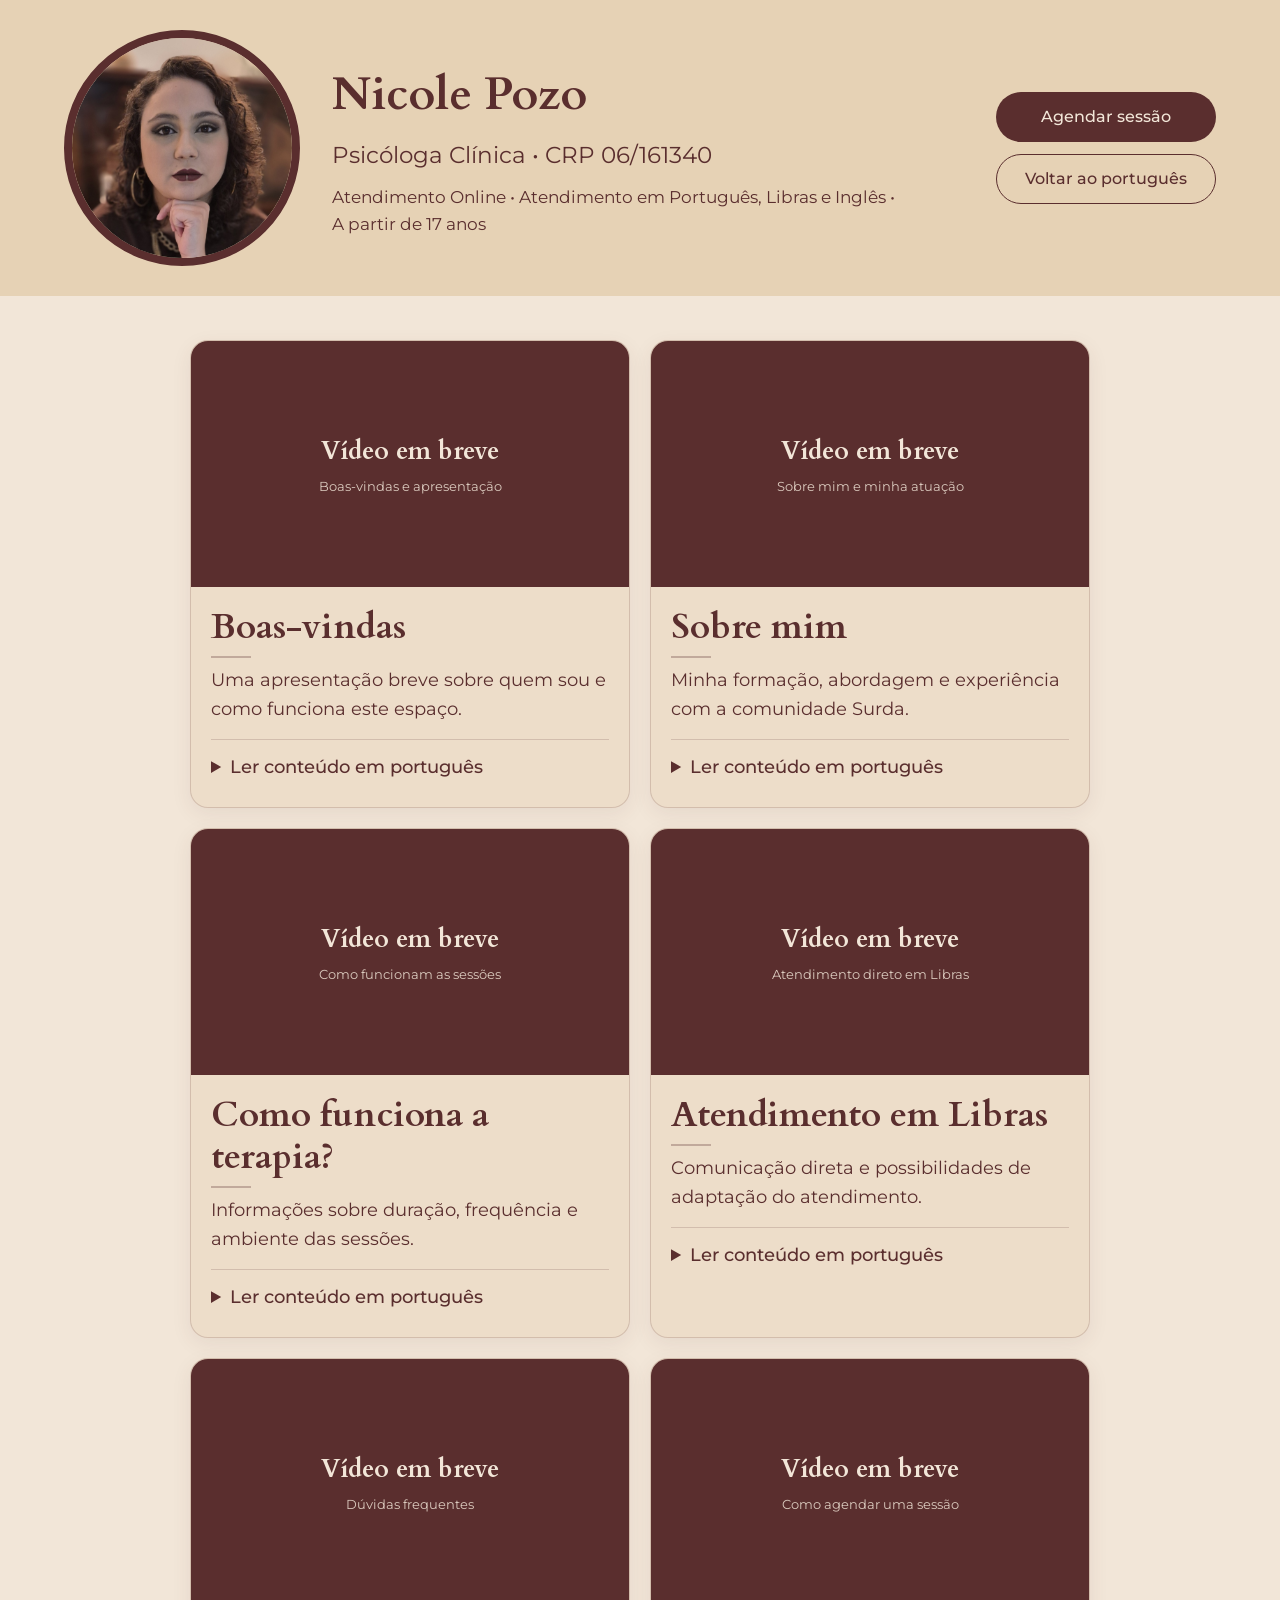
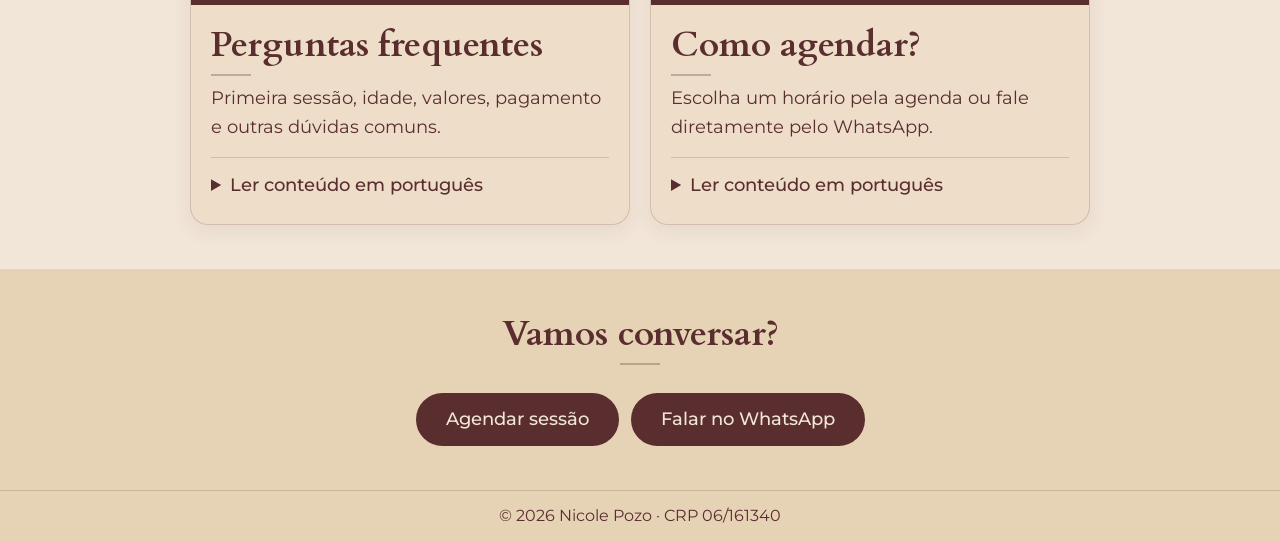
==== commit 42249a4e: "Update libras.html" ====
--- a/libras.html
+++ b/libras.html
@@ -302,6 +302,41 @@
   </footer>
 
   <script>
+  const body = document.body;
+const heroLibras = document.querySelector(".hero-libras");
+const heroCompactoDesktop = document.querySelector(".desktop-compact-hero");
+const heroCompactoMobile = document.querySelector(".mobile-compact-hero");
+
+let limiteParaCompactar = 0;
+
+function calcularLimiteDoScroll() {
+  if (!heroLibras) return;
+
+  limiteParaCompactar =
+    heroLibras.offsetTop + heroLibras.offsetHeight;
+}
+
+function atualizarHeroCompacto() {
+  if (!heroLibras) return;
+
+  const deveCompactar = window.scrollY >= limiteParaCompactar;
+
+  body.classList.toggle("scrolled", deveCompactar);
+}
+
+window.addEventListener("load", () => {
+  calcularLimiteDoScroll();
+  atualizarHeroCompacto();
+});
+
+window.addEventListener("resize", () => {
+  calcularLimiteDoScroll();
+  atualizarHeroCompacto();
+});
+
+window.addEventListener("scroll", atualizarHeroCompacto, {
+  passive: true
+});
     function converterLinkDoVideo(url) {
       if (!url) {
         return "";
--- a/style.css
+++ b/style.css
@@ -1141,6 +1141,21 @@
   max-width: 360px;
   font-size: 12px;
   line-height: 1.4;
+}
+
+/* =================================
+HERO COMPACTO NA PÁGINA EM LIBRAS
+================================= */
+
+/* Sem a faixa superior, o hero compacto começa no topo */
+.pagina-libras .desktop-compact-hero {
+  top: 39;
+}
+
+/* O hero compacto fica sobre a página somente após o scroll */
+.pagina-libras .desktop-compact-hero,
+.pagina-libras .mobile-compact-hero {
+  z-index: 2000;
 }
 
 /* =================================
@@ -1353,6 +1368,10 @@
   }
 
 }
+.desktop-compact-hero {
+  display: block !important;
+  position: fixed;
+  top: 39px;
 
 /* =================================
 TABLET
@@ -1808,6 +1827,18 @@
   }
 }
 
+  /* Hero compacto da página em Libras, sem menu acima */
+.pagina-libras .mobile-compact-hero {
+  padding: 8px 6%;
+}
+
+.pagina-libras .mobile-compact-botao {
+  width: auto;
+  min-width: 74px;
+  padding: 7px 9px;
+  font-size: 11px;
+}
+
 /* =================================
 HERO DA PÁGINA EM LIBRAS
 ================================= */
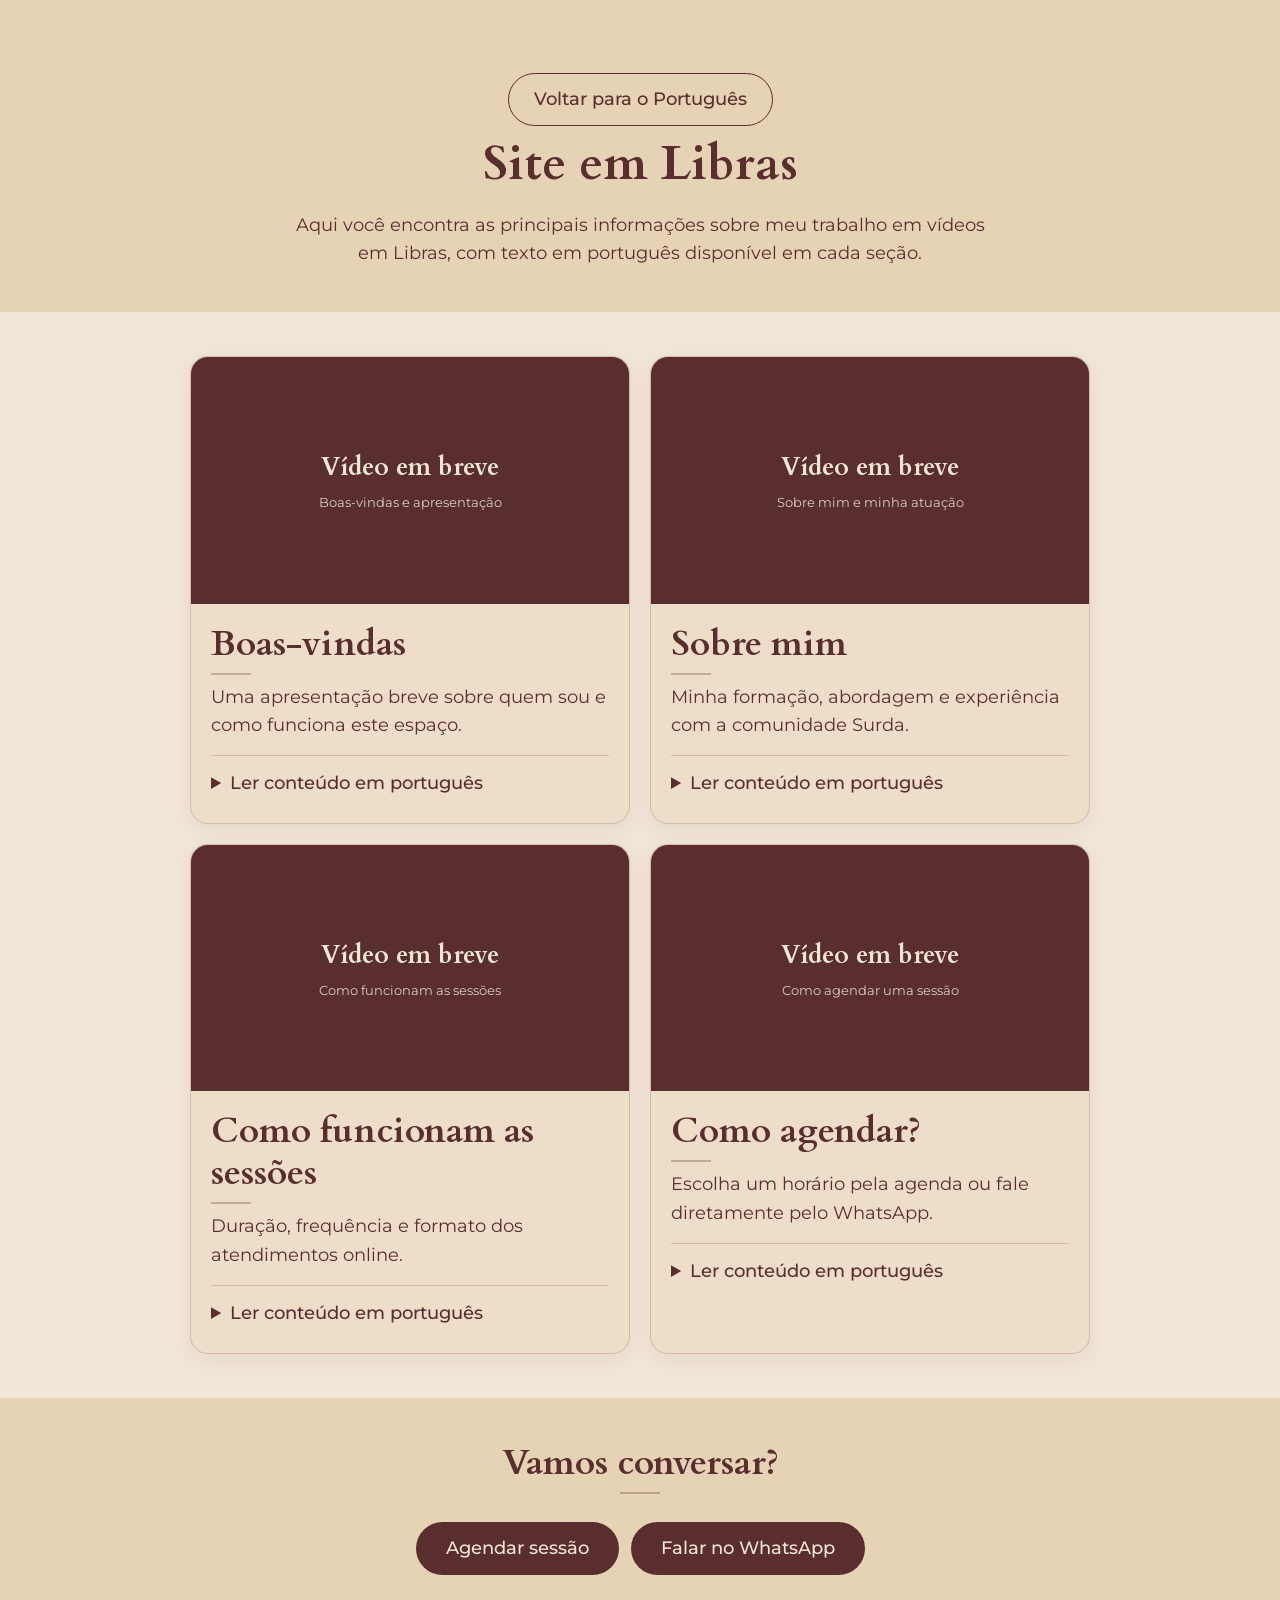
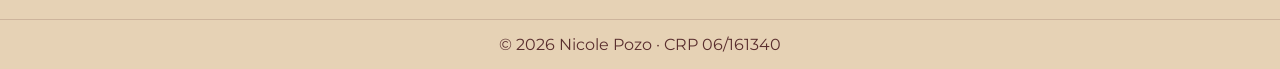
==== commit fd9acbd2: "Update libras.html" ====
--- a/libras.html
+++ b/libras.html
@@ -23,51 +23,22 @@
 
   <main>
 
-<section class="hero" id="hero">
-  <div class="container hero-content">
-
-    <img
-      class="foto"
-      src="nicole.png"
-      alt="Nicole Pozo, psicóloga clínica"
-    >
-
-    <div class="hero-texto">
-      <h1>Nicole Pozo</h1>
-
-      <p class="subtitulo">
-        Psicóloga Clínica • CRP 06/161340
-      </p>
-
-      <p class="infos">
-        <span>Atendimento Online</span>
-        <span>Atendimento em Português, Libras e Inglês</span>
-        <span>A partir de 17 anos</span>
-      </p>
-    </div>
-
-    <div class="hero-acoes">
-
-      <a
-        class="botao hero-botao"
-        href="https://calendar.app.google/ftWj5yFwSw7C7HyG9"
-        target="_blank"
-        rel="noopener noreferrer"
-      >
-        Agendar sessão
-      </a>
-
-      <a
-        class="botao botao-secundario"
-        href="index.html"
-      >
-        Voltar ao português
-      </a>
-
-    </div>
-
-  </div>
-</section>
+    <section class="hero-libras">
+      <div class="container">
+
+        <a class="botao botao-secundario voltar-portugues" href="index.html">
+          Voltar para o Português
+        </a>
+
+        <h1>Site em Libras</h1>
+
+        <p>
+          Aqui você encontra as principais informações sobre meu trabalho
+          em vídeos em Libras, com texto em português disponível em cada seção.
+        </p>
+
+      </div>
+    </section>
 
     <section class="videos-libras">
       <div class="container">
@@ -149,82 +120,19 @@
             </div>
 
             <div class="card-video-conteudo">
-              <h2>Como funciona a terapia?</h2>
+              <h2>Como funcionam as sessões</h2>
 
               <p class="descricao-video">
-                Informações sobre duração, frequência e ambiente das sessões.
+                Duração, frequência e formato dos atendimentos online.
               </p>
 
               <details class="transcricao-video">
                 <summary>Ler conteúdo em português</summary>
 
                 <p>
-                  As sessões duram 50 minutos, são realizadas online e geralmente
-                  acontecem uma vez por semana. É importante estar em um ambiente
-                  tranquilo, reservado e sem interrupções.
-                </p>
-              </details>
-            </div>
-          </article>
-
-          <article
-            class="card-video-libras"
-            data-video-url=""
-            data-video-title="Atendimento direto em Libras"
-          >
-            <div class="video-container">
-              <div class="video-placeholder">
-                <strong>Vídeo em breve</strong>
-                <span>Atendimento direto em Libras</span>
-              </div>
-            </div>
-
-            <div class="card-video-conteudo">
-              <h2>Atendimento em Libras</h2>
-
-              <p class="descricao-video">
-                Comunicação direta e possibilidades de adaptação do atendimento.
-              </p>
-
-              <details class="transcricao-video">
-                <summary>Ler conteúdo em português</summary>
-
-                <p>
-                  O atendimento pode ser realizado diretamente em Libras, sem a
-                  necessidade da presença de intérprete. Também podemos conversar
-                  sobre outras formas de comunicação que sejam confortáveis para você.
-                </p>
-              </details>
-            </div>
-          </article>
-
-          <article
-            class="card-video-libras"
-            data-video-url=""
-            data-video-title="Dúvidas frequentes"
-          >
-            <div class="video-container">
-              <div class="video-placeholder">
-                <strong>Vídeo em breve</strong>
-                <span>Dúvidas frequentes</span>
-              </div>
-            </div>
-
-            <div class="card-video-conteudo">
-              <h2>Perguntas frequentes</h2>
-
-              <p class="descricao-video">
-                Primeira sessão, idade, valores, pagamento e outras dúvidas comuns.
-              </p>
-
-              <details class="transcricao-video">
-                <summary>Ler conteúdo em português</summary>
-
-                <p>
-                  Na primeira sessão, vamos conversar sobre o que motivou sua busca,
-                  alinhar expectativas e tirar dúvidas. O atendimento é destinado a
-                  pessoas a partir de 17 anos. Valores e formas de pagamento são
-                  combinados diretamente no primeiro contato.
+                  As sessões duram 50 minutos, são online e geralmente acontecem
+                  uma vez por semana. Valores e horários são combinados
+                  diretamente no primeiro contato.
                 </p>
               </details>
             </div>
@@ -302,41 +210,6 @@
   </footer>
 
   <script>
-  const body = document.body;
-const heroLibras = document.querySelector(".hero-libras");
-const heroCompactoDesktop = document.querySelector(".desktop-compact-hero");
-const heroCompactoMobile = document.querySelector(".mobile-compact-hero");
-
-let limiteParaCompactar = 0;
-
-function calcularLimiteDoScroll() {
-  if (!heroLibras) return;
-
-  limiteParaCompactar =
-    heroLibras.offsetTop + heroLibras.offsetHeight;
-}
-
-function atualizarHeroCompacto() {
-  if (!heroLibras) return;
-
-  const deveCompactar = window.scrollY >= limiteParaCompactar;
-
-  body.classList.toggle("scrolled", deveCompactar);
-}
-
-window.addEventListener("load", () => {
-  calcularLimiteDoScroll();
-  atualizarHeroCompacto();
-});
-
-window.addEventListener("resize", () => {
-  calcularLimiteDoScroll();
-  atualizarHeroCompacto();
-});
-
-window.addEventListener("scroll", atualizarHeroCompacto, {
-  passive: true
-});
     function converterLinkDoVideo(url) {
       if (!url) {
         return "";
--- a/style.css
+++ b/style.css
@@ -314,6 +314,7 @@
 }
 
 .sobre .container {
+  position: relative;
   max-width: 760px;
 }
 
@@ -371,6 +372,7 @@
 }
 
 .card-atendimento {
+  position: relative;
   padding: 21px;
   background-color: rgba(242, 230, 216, 0.66);
   border: 1px solid var(--borda);
@@ -495,6 +497,7 @@
 }
 
 .faq details {
+  position: relative;
   overflow: hidden;
   background-color: rgba(230, 210, 181, 0.42);
   border: 1px solid var(--borda);
@@ -550,6 +553,7 @@
 
 .chamada-final,
 .contato {
+  position: relative;
   padding: 10px 42px;
   text-align: center;
 }
@@ -801,6 +805,34 @@
   font-size: 18px;
 }
 
+/* =================================
+HERO DA PÁGINA EM LIBRAS
+(hero padrão reaproveitado, sem topo-idiomas)
+================================= */
+
+.pagina-libras .hero {
+  padding: 40px 0;
+}
+
+.pagina-libras .hero .container {
+  max-width: 1180px;
+}
+
+.pagina-libras .hero-texto {
+  text-align: center;
+}
+
+.pagina-libras .hero-acoes {
+  display: flex;
+  align-items: center;
+  justify-content: center;
+  gap: 12px;
+}
+
+.pagina-libras .hero-acoes .botao {
+  margin-top: 0;
+}
+
 .grade-videos-libras {
   display: grid;
   grid-template-columns: repeat(2, minmax(0, 1fr));
@@ -925,7 +957,7 @@
   --distancia-icone-direita: 12px;
 }
 
-.faq details.conteudo-libras {
+.faq details .conteudo-libras {
   --distancia-icone-direita: 54px;
 }
 
@@ -1147,15 +1179,24 @@
 HERO COMPACTO NA PÁGINA EM LIBRAS
 ================================= */
 
-/* Sem a faixa superior, o hero compacto começa no topo */
 .pagina-libras .desktop-compact-hero {
-  top: 39;
-}
-
-/* O hero compacto fica sobre a página somente após o scroll */
+  top: 39px;
+}
+
 .pagina-libras .desktop-compact-hero,
 .pagina-libras .mobile-compact-hero {
   z-index: 2000;
+}
+
+.pagina-libras .mobile-compact-hero {
+  padding: 8px 6%;
+}
+
+.pagina-libras .mobile-compact-botao {
+  width: auto;
+  min-width: 74px;
+  padding: 7px 9px;
+  font-size: 11px;
 }
 
 /* =================================
@@ -1368,10 +1409,6 @@
   }
 
 }
-.desktop-compact-hero {
-  display: block !important;
-  position: fixed;
-  top: 39px;
 
 /* =================================
 TABLET
@@ -1741,7 +1778,7 @@
     --distancia-icone-direita: 8px;
   }
 
-  .faq details.conteudo-libras {
+  .faq details .conteudo-libras {
     --distancia-icone-direita: 42px;
   }
 
@@ -1786,8 +1823,7 @@
     font-size: 22px;
   }
 
-}
-@media (max-width: 600px) {
+  /* Hero da página em Libras no mobile */
 
   .pagina-libras .hero {
     padding: 24px 0 20px;
@@ -1826,42 +1862,3 @@
     transform: translate(-50%, -50%);
   }
 }
-
-  /* Hero compacto da página em Libras, sem menu acima */
-.pagina-libras .mobile-compact-hero {
-  padding: 8px 6%;
-}
-
-.pagina-libras .mobile-compact-botao {
-  width: auto;
-  min-width: 74px;
-  padding: 7px 9px;
-  font-size: 11px;
-}
-
-/* =================================
-HERO DA PÁGINA EM LIBRAS
-================================= */
-
-.pagina-libras .hero {
-  padding: 40px 0;
-}
-
-.pagina-libras .hero .container {
-  max-width: 1180px;
-}
-
-.pagina-libras .hero-texto {
-  text-align: center;
-}
-
-.pagina-libras .hero-acoes {
-  display: flex;
-  align-items: center;
-  justify-content: center;
-  gap: 12px;
-}
-
-.pagina-libras .hero-acoes .botao {
-  margin-top: 0;
-}
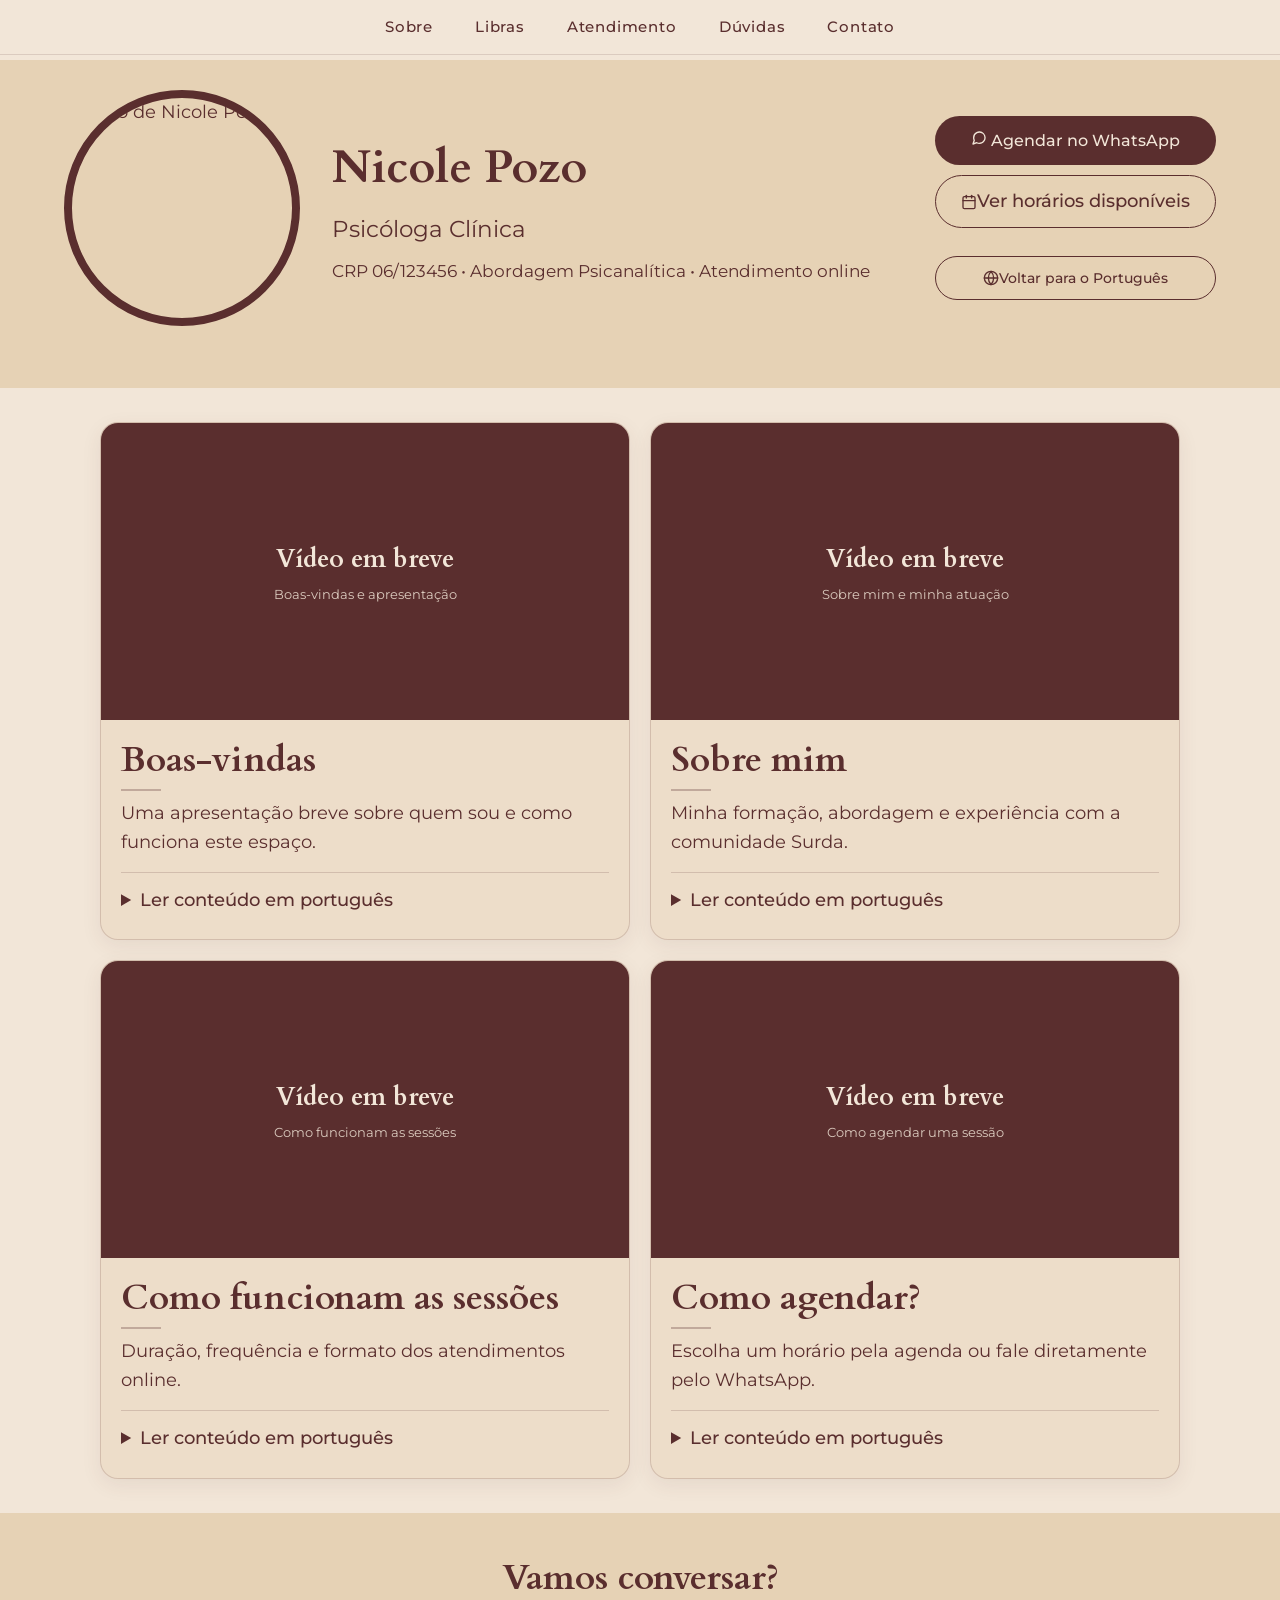
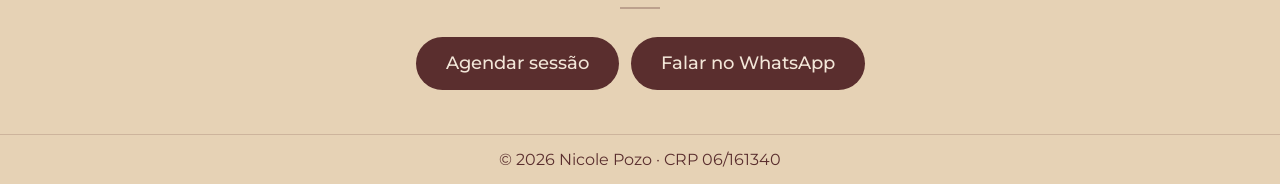
==== commit 9817fd62: "Update libras.html" ====
--- a/libras.html
+++ b/libras.html
@@ -1,50 +1,71 @@
 <!DOCTYPE html>
 <html lang="pt-BR">
 <head>
-  <meta charset="utf-8">
-  <meta name="viewport" content="width=device-width, initial-scale=1.0">
-  <meta
-    name="description"
-    content="Informações sobre o trabalho da psicóloga Nicole Pozo apresentadas em Libras."
-  >
-
-  <title>Nicole Pozo | Site em Libras</title>
-
-  <link rel="icon" type="image/png" href="favicon.png">
-  <link rel="stylesheet" href="style.css">
-
-  <link
-    href="https://fonts.googleapis.com/css2?family=Cardo:ital,wght@0,400;0,700;1,400&family=Cormorant+Infant:ital,wght@0,400;0,500;0,600;1,400;1,500&family=Montserrat:wght@300;400;500&display=swap"
-    rel="stylesheet"
-  >
+<meta charset="utf-8"/>
+<meta content="q6ohZ3SrdLUBwS5PzrIqEwe8ZIBB_iscXA4Luo5MYJY" name="google-site-verification"/>
+<meta content="width=device-width, initial-scale=1.0" name="viewport"/>
+<meta name="referrer" content="strict-origin-when-cross-origin"/>
+<meta content="Psicóloga clínica com abordagem psicanalítica. Fluente e sinalizante em Libras, atendimento para pessoas a partir de 17 anos." name="description"/>
+<title>Nicole Pozo | Psicóloga</title>
+<link href="favicon.png" rel="icon" type="image/png"/>
+<link href="style.css" rel="stylesheet"/>
+<link href="https://fonts.googleapis.com/css2?family=Cardo:ital,wght@0,400;0,700;1,400&family=Cormorant+Infant:ital,wght@0,400;0,500;0,600;1,400;1&family=Montserrat:wght@300;400;500&display=swap" rel="stylesheet"/>
 </head>
-
-<body class="pagina-libras">
-
-  <main>
-
-    <section class="hero-libras">
-      <div class="container">
-
-        <a class="botao botao-secundario voltar-portugues" href="index.html">
+<body class="modo-libras">
+
+<header class="menu">
+<nav aria-label="Navegação principal" class="menu-container">
+<a href="#sobre">Sobre</a>
+<a href="#libras">Libras</a>
+<a href="#atendimento">Atendimento</a>
+<a href="#duvidas">Dúvidas</a>
+<a href="#contato">Contato</a>
+</nav>
+</header>
+
+<div class="mobile-compact-hero">
+  <div class="mobile-compact-texto">
+    <strong>Nicole Pozo</strong>
+    <span>Psicóloga</span>
+  </div>
+  <div class="mobile-compact-acoes">
+    <a href="https://wa.me/5511999999999" target="_blank" class="mobile-compact-botao">WhatsApp</a>
+    <a href="libras.html" class="mobile-compact-libras">Libras</a>
+  </div>
+</div>
+
+<main>
+
+  <section class="hero">
+    <div class="container hero-content">
+      <img src="foto.png" alt="Foto de Nicole Pozo" class="foto">
+      <div class="hero-texto">
+        <h1>Nicole Pozo</h1>
+        <p class="subtitulo">Psicóloga Clínica</p>
+        <p class="infos">
+          <span>CRP 06/123456</span>
+          <span>Abordagem Psicanalítica</span>
+          <span>Atendimento online</span>
+        </p>
+      </div>
+      <div class="hero-acoes">
+        <a href="https://wa.me/5511999999999" target="_blank" class="botao">
+          <svg class="icone-botao" aria-hidden="true" width="16" height="16" viewBox="0 0 24 24" fill="none" stroke="currentColor" stroke-width="2" stroke-linecap="round" stroke-linejoin="round"><path d="M21 11.5a8.38 8.38 0 0 1-.9 3.8 8.5 8.5 0 0 1-7.6 4.7 8.38 8.38 0 0 1-3.8-.9L3 21l1.9-5.7a8.38 8.38 0 0 1-.9-3.8 8.5 8.5 0 0 1 4.7-7.6 8.38 8.38 0 0 1 3.8-.9h.5a8.48 8.48 0 0 1 8 8v.5z"/></svg>
+          Agendar no WhatsApp
+        </a>
+        <a href="https://calendar.app.google/xxxxxxxxxxxxxxxxx" target="_blank" class="botao-secundario">
+          <svg class="icone-botao" aria-hidden="true" width="16" height="16" viewBox="0 0 24 24" fill="none" stroke="currentColor" stroke-width="2" stroke-linecap="round" stroke-linejoin="round"><rect x="3" y="4" width="18" height="18" rx="2" ry="2"/><line x1="16" y1="2" x2="16" y2="6"/><line x1="8" y1="2" x2="8" y2="6"/><line x1="3" y1="10" x2="21" y2="10"/></svg>
+          Ver horários disponíveis
+        </a>
+        <a href="index.html" class="voltar-portugues">
+          <svg class="icone-botao" aria-hidden="true" width="16" height="16" viewBox="0 0 24 24" fill="none" stroke="currentColor" stroke-width="2" stroke-linecap="round" stroke-linejoin="round"><circle cx="12" cy="12" r="10"/><line x1="2" y1="12" x2="22" y2="12"/><path d="M12 2a15.3 15.3 0 0 1 4 10 15.3 15.3 0 0 1-4 10 15.3 15.3 0 0 1-4-10 15.3 15.3 0 0 1 4-10Z"/></svg>
           Voltar para o Português
         </a>
-
-        <h1>Site em Libras</h1>
-
-        <p>
-          Aqui você encontra as principais informações sobre meu trabalho
-          em vídeos em Libras, com texto em português disponível em cada seção.
-        </p>
-
       </div>
-    </section>
-
-    <section class="videos-libras">
-      <div class="container">
-
-        <div class="grade-videos-libras">
-
+    </div>
+  </section>
+
+  <section class="grade-videos-libras">
           <article
             class="card-video-libras"
             data-video-url=""
--- a/style.css
+++ b/style.css
@@ -22,16 +22,12 @@
 body {
   margin: 0;
   padding-top: 60px;
-  font-family: 'Montserrat', sans-serif;
+  font-family: "Montserrat", sans-serif;
   background-color: var(--fundo-principal);
   color: var(--texto);
   text-align: center;
   line-height: 1.6;
 }
-
-/* =================================
-LAYOUT
-================================= */
 
 main {
   margin-top: 0;
@@ -60,7 +56,7 @@
 
 h1 {
   margin: 20px 0 10px;
-  font-family: 'Cardo', serif;
+  font-family: "Cardo", serif;
   font-size: 48px;
 }
 
@@ -68,7 +64,7 @@
   position: relative;
   display: inline-block;
   margin: 0 0 18px;
-  font-family: 'Cardo', serif;
+  font-family: "Cardo", serif;
   font-size: 32px;
   line-height: 1.2;
 }
@@ -85,7 +81,7 @@
 
 h3 {
   margin: 0 0 10px;
-  font-family: 'Cardo', serif;
+  font-family: "Cardo", serif;
   font-size: 21px;
   line-height: 1.25;
 }
@@ -118,9 +114,7 @@
   padding: 15px 0;
   background-color: var(--fundo-principal);
   border-bottom: 1px solid rgba(90, 46, 46, 0.15);
-  transition:
-    padding 0.3s ease,
-    box-shadow 0.3s ease;
+  transition: padding 0.3s ease, box-shadow 0.3s ease;
 }
 
 .menu-container {
@@ -137,9 +131,7 @@
   font-size: 13px;
   font-weight: 500;
   letter-spacing: 0.8px;
-  transition:
-    font-size 0.3s ease,
-    opacity 0.3s ease;
+  transition: font-size 0.3s ease, opacity 0.3s ease;
 }
 
 .menu a:hover,
@@ -194,7 +186,7 @@
   background-image: url("cantoneira.png");
   background-size: contain;
   background-repeat: no-repeat;
-  opacity: 0.10;
+  opacity: 0.1;
   pointer-events: none;
 }
 
@@ -203,10 +195,6 @@
   z-index: 1;
 }
 
-/* =================================
-INFOS DA HERO
-================================= */
-
 .infos span {
   white-space: nowrap;
 }
@@ -218,6 +206,10 @@
 /* =================================
 BOTÕES E LINKS
 ================================= */
+
+button {
+  font: inherit;
+}
 
 .botao {
   display: inline-block;
@@ -228,14 +220,63 @@
   text-decoration: none;
   border-radius: 30px;
   font-weight: 500;
-  transition:
-    background-color 0.3s ease,
-    transform 0.2s ease;
+  transition: background-color 0.3s ease, transform 0.2s ease;
 }
 
 .botao:hover,
 .botao:focus-visible {
   background-color: var(--texto-escuro);
+  transform: translateY(-1px);
+}
+
+.botao-secundario {
+  display: inline-flex;
+  align-items: center;
+  justify-content: center;
+  box-sizing: border-box;
+  padding: 11px 25px;
+  color: var(--texto);
+  background-color: transparent;
+  border: 1px solid var(--texto);
+  border-radius: 30px;
+  text-decoration: none;
+  font-weight: 500;
+  transition:
+    background-color 0.25s ease,
+    color 0.25s ease,
+    transform 0.2s ease;
+}
+
+.botao-secundario:hover,
+.botao-secundario:focus-visible {
+  color: var(--fundo-principal);
+  background-color: var(--texto);
+  transform: translateY(-1px);
+}
+
+.voltar-portugues {
+  display: inline-flex;
+  align-items: center;
+  justify-content: center;
+  margin-top: 18px;
+  padding: 10px 22px;
+  color: var(--texto);
+  background-color: transparent;
+  border: 1px solid var(--texto);
+  border-radius: 30px;
+  text-decoration: none;
+  font-size: 14px;
+  font-weight: 500;
+  transition:
+    background-color 0.25s ease,
+    color 0.25s ease,
+    transform 0.2s ease;
+}
+
+.voltar-portugues:hover,
+.voltar-portugues:focus-visible {
+  color: var(--fundo-principal);
+  background-color: var(--texto);
   transform: translateY(-1px);
 }
 
@@ -252,8 +293,26 @@
   color: var(--texto-escuro);
 }
 
-/* =================================
-ÂNCORAS E ALINHAMENTO DAS SEÇÕES
+.hero-acoes,
+.desktop-compact-acoes,
+.mobile-compact-acoes {
+  display: flex;
+  align-items: center;
+  justify-content: center;
+  gap: 12px;
+}
+
+.hero-acoes {
+  flex-direction: column;
+  gap: 10px;
+}
+
+.hero-acoes .botao {
+  margin-top: 0;
+}
+
+/* =================================
+ÂNCORAS E ALINHAMENTO
 ================================= */
 
 .sobre,
@@ -298,7 +357,7 @@
 
 .acolhimento p {
   margin: 0;
-  font-family: 'Cormorant Infant', serif;
+  font-family: "Cormorant Infant", serif;
   font-size: 25px;
   font-weight: 500;
   line-height: 1.15;
@@ -314,7 +373,6 @@
 }
 
 .sobre .container {
-  position: relative;
   max-width: 760px;
 }
 
@@ -331,7 +389,7 @@
   max-width: 600px;
   margin: 28px auto 0;
   color: var(--texto);
-  font-family: 'Cardo', serif;
+  font-family: "Cardo", serif;
   font-size: 25px;
   font-style: italic;
   line-height: 1.3;
@@ -372,7 +430,6 @@
 }
 
 .card-atendimento {
-  position: relative;
   padding: 21px;
   background-color: rgba(242, 230, 216, 0.66);
   border: 1px solid var(--borda);
@@ -390,9 +447,9 @@
 ================================= */
 
 .libras {
-  background-color: var(--fundo-destaque);
   position: relative;
   overflow: hidden;
+  background-color: var(--fundo-destaque);
 }
 
 .libras::after {
@@ -445,41 +502,28 @@
 }
 
 .passo {
-  position: relative;
-  display: flex;
-  flex-direction: column;
-  align-items: stretch;
+  box-sizing: border-box;
   height: 100%;
-  box-sizing: border-box;
-  padding: 52px 20px 19px;
+  padding: 23px 20px 19px;
   background-color: rgba(242, 230, 216, 0.65);
   border: 1px solid var(--borda);
   border-radius: 16px;
+  text-align: center;
+}
+
+.passo p {
+  margin-bottom: 0;
   text-align: left;
 }
 
-.passo h3 {
-  width: 100%;
-  box-sizing: border-box;
-  margin: 0 0 6px;
-  padding: 0;
-  text-align: left;
-}
-
-.passo p {
-  margin: 0;
-  text-align: left;
-}
-
 .passo .passo-subtitulo {
-  margin: 0 0 18px;
-  padding: 0;
+  margin: -4px 0 20px;
   color: var(--texto-escuro);
-  font-family: 'Cardo', serif;
+  font-family: "Cardo", serif;
   font-size: 19px;
   font-weight: 400;
   line-height: 1.25;
-  text-align: left;
+  text-align: center;
 }
 
 /* =================================
@@ -497,7 +541,6 @@
 }
 
 .faq details {
-  position: relative;
   overflow: hidden;
   background-color: rgba(230, 210, 181, 0.42);
   border: 1px solid var(--borda);
@@ -506,7 +549,7 @@
 
 .faq summary {
   position: relative;
-  padding: 15px 95px 15px 20px;
+  padding: 15px 48px 15px 20px;
   cursor: pointer;
   font-weight: 500;
   list-style: none;
@@ -521,7 +564,7 @@
   position: absolute;
   top: 50%;
   right: 20px;
-  font-family: 'Cardo', serif;
+  font-family: "Cardo", serif;
   font-size: 25px;
   font-weight: 500;
   transform: translateY(-50%);
@@ -553,7 +596,6 @@
 
 .chamada-final,
 .contato {
-  position: relative;
   padding: 10px 42px;
   text-align: center;
 }
@@ -608,9 +650,9 @@
 
 .barra-contato span {
   flex-shrink: 0;
-  font-family: 'Cardo', serif;
+  color: var(--texto-escuro);
+  font-family: "Cardo", serif;
   font-size: 18px;
-  color: var(--texto-escuro);
 }
 
 /* =================================
@@ -630,7 +672,6 @@
 
 /* =================================
 BARRAS COMPACTAS
-Escondidas por padrão
 ================================= */
 
 .mobile-compact-hero,
@@ -638,31 +679,17 @@
   display: none !important;
 }
 
-/* =================================
-ACESSO À VERSÃO EM LIBRAS
-================================= */
-
-button {
-  font: inherit;
-}
-
-.hero-acoes,
-.desktop-compact-acoes,
+.desktop-compact-acoes {
+  gap: 10px;
+}
+
 .mobile-compact-acoes {
-  display: flex;
-  align-items: center;
-  justify-content: center;
-  gap: 12px;
-}
-
-.hero-acoes .botao {
-  margin-top: 0;
-}
-
-.botao-secundario,
-.desktop-compact-libras,
+  flex-shrink: 0;
+  gap: 7px;
+}
+
 .mobile-compact-libras,
-.idioma-link {
+.desktop-compact-libras {
   display: inline-flex;
   align-items: center;
   justify-content: center;
@@ -678,24 +705,6 @@
     transform 0.2s ease;
 }
 
-.botao-secundario {
-  padding: 11px 25px;
-  border-radius: 30px;
-}
-
-.botao-secundario:hover,
-.botao-secundario:focus-visible,
-.desktop-compact-libras:hover,
-.desktop-compact-libras:focus-visible,
-.mobile-compact-libras:hover,
-.mobile-compact-libras:focus-visible,
-.idioma-link:hover,
-.idioma-link:focus-visible {
-  color: var(--fundo-principal);
-  background-color: var(--texto);
-  transform: translateY(-1px);
-}
-
 .desktop-compact-libras {
   padding: 8px 17px;
   border-radius: 24px;
@@ -703,69 +712,29 @@
   white-space: nowrap;
 }
 
-.mobile-compact-acoes {
-  flex-shrink: 0;
-  gap: 7px;
-}
-
 .mobile-compact-libras {
+  width: 58px;
   padding: 7px 9px;
   border-radius: 22px;
   font-size: 11px;
   line-height: 1.1;
 }
 
+.desktop-compact-libras:hover,
+.desktop-compact-libras:focus-visible,
+.mobile-compact-libras:hover,
+.mobile-compact-libras:focus-visible {
+  color: var(--fundo-principal);
+  background-color: var(--texto);
+  transform: translateY(-1px);
+}
+
 /* =================================
 PÁGINA EM LIBRAS
 ================================= */
 
 .pagina-libras {
   padding-top: 0;
-}
-
-.topo-idiomas {
-  position: sticky;
-  top: 0;
-  z-index: 1000;
-  padding: 12px 5%;
-  background-color: var(--fundo-principal);
-  border-bottom: 1px solid var(--borda);
-  box-shadow: 0 4px 12px rgba(90, 46, 46, 0.05);
-}
-
-.topo-idiomas-container {
-  display: flex;
-  align-items: center;
-  justify-content: space-between;
-  gap: 18px;
-  max-width: 1080px;
-  margin: auto;
-}
-
-.marca-libras {
-  color: var(--texto);
-  font-family: 'Cardo', serif;
-  font-size: 23px;
-  font-weight: 700;
-  text-decoration: none;
-}
-
-.seletor-idiomas {
-  display: flex;
-  align-items: center;
-  gap: 8px;
-}
-
-.seletor-idiomas span,
-.seletor-idiomas a {
-  padding: 7px 12px;
-  border-radius: 22px;
-  font-size: 13px;
-}
-
-.seletor-idiomas span[aria-current="page"] {
-  color: var(--fundo-principal);
-  background-color: var(--texto);
 }
 
 .hero-libras {
@@ -805,34 +774,6 @@
   font-size: 18px;
 }
 
-/* =================================
-HERO DA PÁGINA EM LIBRAS
-(hero padrão reaproveitado, sem topo-idiomas)
-================================= */
-
-.pagina-libras .hero {
-  padding: 40px 0;
-}
-
-.pagina-libras .hero .container {
-  max-width: 1180px;
-}
-
-.pagina-libras .hero-texto {
-  text-align: center;
-}
-
-.pagina-libras .hero-acoes {
-  display: flex;
-  align-items: center;
-  justify-content: center;
-  gap: 12px;
-}
-
-.pagina-libras .hero-acoes .botao {
-  margin-top: 0;
-}
-
 .grade-videos-libras {
   display: grid;
   grid-template-columns: repeat(2, minmax(0, 1fr));
@@ -899,7 +840,7 @@
 }
 
 .video-placeholder strong {
-  font-family: 'Cardo', serif;
+  font-family: "Cardo", serif;
   font-size: 25px;
 }
 
@@ -936,35 +877,18 @@
   margin-top: 0;
 }
 
-.instrucao-edicao {
-  max-width: 840px;
-  margin: 0 auto 22px;
-  padding: 14px 17px;
-  background-color: rgba(230, 210, 181, 0.42);
-  border: 1px dashed var(--borda);
-  border-radius: 12px;
-  text-align: left;
-  font-size: 14px;
-}
-
-/* =================================
-MODO LIBRAS COM POP-UP DE VÍDEO
-(index.html — blocos e ícone)
+/* =================================
+MODO LIBRAS COM POP-UP
 ================================= */
 
 .conteudo-libras {
   position: relative;
-  --distancia-icone-direita: 12px;
-}
-
-.faq details .conteudo-libras {
-  --distancia-icone-direita: 54px;
 }
 
 body.modo-libras .conteudo-libras {
   cursor: pointer;
+  overflow: hidden;
   border-radius: 18px;
-  overflow: hidden;
 }
 
 body.modo-libras .card-atendimento,
@@ -976,8 +900,8 @@
 body.modo-libras .atendimento .container,
 body.modo-libras .chamada-final,
 body.modo-libras .contato {
+  overflow: hidden;
   border-radius: 18px;
-  overflow: hidden;
 }
 
 body.modo-libras .conteudo-libras:focus-visible {
@@ -992,11 +916,11 @@
 }
 
 body.modo-libras .indicador-libras {
+  position: absolute;
+  right: 12px;
+  bottom: 10px;
+  z-index: 3;
   display: inline-flex;
-  position: absolute;
-  top: 10px;
-  right: var(--distancia-icone-direita);
-  z-index: 3;
   align-items: center;
   justify-content: center;
   width: 34px;
@@ -1004,8 +928,7 @@
   padding: 0;
   background-color: transparent;
   border-radius: 8px;
-  cursor: pointer;
-  pointer-events: auto;
+  pointer-events: none;
 }
 
 body.modo-libras .indicador-libras img {
@@ -1015,29 +938,18 @@
   object-fit: contain;
 }
 
-/* Espaço reservado nos títulos para o ícone não cobrir palavras (desktop/tablet) */
-
-body.modo-libras .card-atendimento h3 {
-  box-sizing: border-box;
-  padding-right: 48px;
-}
-
-body.modo-libras .sobre .container > h2,
-body.modo-libras .libras-texto > h2,
-body.modo-libras .chamada-final > h2,
-body.modo-libras .contato > h2 {
-  display: block;
-  box-sizing: border-box;
-  width: 100%;
-  padding-right: 48px;
-}
-
-body.modo-libras .hero-texto h1 {
-  box-sizing: border-box;
-  padding-right: 48px;
-}
-
-/* Pop-up de vídeo */
+body.modo-libras .hero-content,
+body.modo-libras .sobre .container,
+body.modo-libras .libras .container,
+body.modo-libras .atendimento .container,
+body.modo-libras .chamada-final,
+body.modo-libras .contato {
+  padding-bottom: 42px;
+}
+
+/* =================================
+POP-UP DE VÍDEO
+================================= */
 
 .libras-popup[hidden] {
   display: none;
@@ -1056,18 +968,32 @@
   background-color: rgba(40, 20, 20, 0);
   opacity: 0;
   pointer-events: none;
-  transition: background-color 0.2s ease, opacity 0.2s ease;
+  transition:
+    background-color 0.2s ease,
+    opacity 0.2s ease;
+}
+
+.libras-popup.popup-fixo {
+  pointer-events: auto;
+}
+
+.libras-popup.popup-fixo .libras-popup-fundo {
+  background-color: rgba(40, 20, 20, 0.48);
+  opacity: 1;
+  pointer-events: auto;
+}
+
+body.popup-libras-aberto {
+  overflow: hidden;
 }
 
 .libras-popup-caixa {
   position: fixed;
   top: 50%;
   left: 50%;
-  width: min(820px, calc(100vw - 32px));
-  max-height: calc(100vh - 40px);
+  width: min(720px, calc(100vw - 32px));
   box-sizing: border-box;
-  padding: 28px;
-  overflow-y: auto;
+  padding: 26px;
   background-color: var(--fundo-principal);
   border: 1px solid var(--borda);
   border-radius: 18px;
@@ -1078,20 +1004,6 @@
   animation: abrir-popup-libras 0.2s ease forwards;
 }
 
-.libras-popup.popup-fixo {
-  pointer-events: auto;
-}
-
-.libras-popup.popup-fixo .libras-popup-fundo {
-  background-color: rgba(40, 20, 20, 0.48);
-  opacity: 1;
-  pointer-events: auto;
-}
-
-body.popup-libras-aberto {
-  overflow: hidden;
-}
-
 @keyframes abrir-popup-libras {
   to {
     opacity: 1;
@@ -1102,7 +1014,7 @@
 .libras-popup-caixa h2 {
   display: block;
   margin: 0 42px 16px;
-  font-size: 28px;
+  font-size: 26px;
   text-align: center;
 }
 
@@ -1165,7 +1077,7 @@
 }
 
 .libras-video-vazio strong {
-  font-family: 'Cardo', serif;
+  font-family: "Cardo", serif;
   font-size: 24px;
 }
 
@@ -1176,35 +1088,10 @@
 }
 
 /* =================================
-HERO COMPACTO NA PÁGINA EM LIBRAS
-================================= */
-
-.pagina-libras .desktop-compact-hero {
-  top: 39px;
-}
-
-.pagina-libras .desktop-compact-hero,
-.pagina-libras .mobile-compact-hero {
-  z-index: 2000;
-}
-
-.pagina-libras .mobile-compact-hero {
-  padding: 8px 6%;
-}
-
-.pagina-libras .mobile-compact-botao {
-  width: auto;
-  min-width: 74px;
-  padding: 7px 9px;
-  font-size: 11px;
-}
-
-/* =================================
 DESKTOP
 ================================= */
 
 @media (min-width: 901px) {
-
   body {
     font-size: 18px;
   }
@@ -1344,7 +1231,7 @@
     background-image: url("cantoneira.png");
     background-size: contain;
     background-repeat: no-repeat;
-    opacity: 0.10;
+    opacity: 0.1;
     pointer-events: none;
   }
 
@@ -1376,7 +1263,7 @@
 
   .desktop-compact-texto strong {
     display: block;
-    font-family: 'Cardo', serif;
+    font-family: "Cardo", serif;
     font-size: 30px;
     line-height: 1.1;
   }
@@ -1396,8 +1283,8 @@
     padding: 9px 22px;
     background-color: var(--texto);
     color: var(--fundo-principal);
+    border-radius: 30px;
     text-decoration: none;
-    border-radius: 30px;
     font-size: 16px;
     font-weight: 500;
     white-space: nowrap;
@@ -1407,7 +1294,6 @@
   .desktop-compact-botao:focus-visible {
     background-color: var(--texto-escuro);
   }
-
 }
 
 /* =================================
@@ -1415,7 +1301,6 @@
 ================================= */
 
 @media (max-width: 900px) {
-
   .menu-container {
     gap: 26px;
   }
@@ -1432,7 +1317,6 @@
   .barra-contato-container {
     gap: 22px;
   }
-
 }
 
 /* =================================
@@ -1440,7 +1324,6 @@
 ================================= */
 
 @media (max-width: 600px) {
-
   body {
     padding-top: 48px;
   }
@@ -1602,13 +1485,13 @@
   .passo {
     flex: 0 0 82%;
     height: auto;
-    padding: 44px 18px 18px;
+    padding: 20px 18px 18px;
     scroll-snap-align: start;
     scroll-snap-stop: always;
   }
 
   .faq summary {
-    padding: 14px 78px 14px 17px;
+    padding: 14px 44px 14px 17px;
     font-size: 14px;
   }
 
@@ -1691,7 +1574,7 @@
 
   .mobile-compact-texto strong {
     display: block;
-    font-family: 'Cardo', serif;
+    font-family: "Cardo", serif;
     font-size: 20px;
     font-weight: 700;
   }
@@ -1708,14 +1591,20 @@
     padding: 7px 8px;
     background-color: var(--texto);
     color: var(--fundo-principal);
+    border-radius: 24px;
     text-decoration: none;
-    border-radius: 24px;
     font-size: 12px;
     line-height: 1.1;
     font-weight: 500;
     text-align: center;
   }
 
+  .mobile-compact-libras {
+    width: 50px;
+    padding: 7px 5px;
+    font-size: 11px;
+  }
+
   .hero-acoes {
     flex-direction: column;
     width: 100%;
@@ -1728,22 +1617,33 @@
     text-align: center;
   }
 
+  body.modo-libras .indicador-libras {
+    right: 8px;
+    bottom: 8px;
+    width: 28px;
+    height: 28px;
+  }
+
+  .libras-popup-caixa {
+    width: calc(100vw - 16px);
+    max-height: calc(100vh - 24px);
+    padding: 18px 14px 14px;
+    overflow-y: auto;
+  }
+
+  .libras-popup-caixa h2 {
+    margin-right: 38px;
+    margin-left: 38px;
+    font-size: 22px;
+  }
+
+  .libras-popup-video {
+    aspect-ratio: 9 / 16;
+    max-height: 72vh;
+  }
+
   .pagina-libras {
     padding-top: 0;
-  }
-
-  .topo-idiomas {
-    padding: 10px 4%;
-  }
-
-  .marca-libras {
-    font-size: 19px;
-  }
-
-  .seletor-idiomas span,
-  .seletor-idiomas a {
-    padding: 6px 9px;
-    font-size: 11px;
   }
 
   .hero-libras {
@@ -1772,92 +1672,29 @@
     align-items: center;
   }
 
-  /* Ícone da Libras em telas pequenas */
-
-  .conteudo-libras {
-    --distancia-icone-direita: 8px;
-  }
-
-  .faq details .conteudo-libras {
-    --distancia-icone-direita: 42px;
-  }
-
-  body.modo-libras .indicador-libras {
-    top: 8px;
-    width: 28px;
-    height: 28px;
-  }
-
-  /* Espaço para o ícone nos títulos, evitando sobreposição */
-
-  body.modo-libras .card-atendimento h3 {
-    box-sizing: border-box;
-    padding-right: 40px;
-  }
-
-  body.modo-libras .sobre .container > h2,
-  body.modo-libras .libras-texto > h2,
-  body.modo-libras .chamada-final > h2,
-  body.modo-libras .contato > h2 {
-    display: block;
-    box-sizing: border-box;
-    width: 100%;
-    padding-right: 40px;
-  }
-
-  body.modo-libras .hero-texto h1 {
-    box-sizing: border-box;
-    padding-right: 40px;
-  }
-
-  /* Pop-up de vídeo maior, adaptado para telas pequenas */
-
-  .libras-popup-caixa {
-    width: calc(100vw - 20px);
-    max-height: calc(100vh - 24px);
-    padding: 20px 16px 16px;
-  }
-
-  .libras-popup-caixa h2 {
-    margin: 0 36px 12px;
-    font-size: 22px;
-  }
-
-  /* Hero da página em Libras no mobile */
-
-  .pagina-libras .hero {
-    padding: 24px 0 20px;
-  }
-
-  .pagina-libras .hero-content {
-    display: flex;
-    flex-direction: column;
-    align-items: center;
-    gap: 8px;
-  }
-
-  .pagina-libras .hero-texto {
-    text-align: center;
-  }
-
-  .pagina-libras .hero-acoes {
-    flex-direction: column;
-    width: 100%;
-    gap: 8px;
-  }
-
-  .pagina-libras .hero-acoes .botao {
+  .voltar-portugues {
     width: auto;
-    min-width: 175px;
-    text-align: center;
-  }
-
-}
+    max-width: 100%;
+    font-size: 13px;
+  }
+}
+
+/* =================================
+REDUÇÃO DE MOVIMENTO
+================================= */
 
 @media (prefers-reduced-motion: reduce) {
+  html {
+    scroll-behavior: auto;
+  }
+
+  body.modo-libras .conteudo-libras,
   .libras-popup-caixa {
     transition: none;
     animation: none;
+  }
+
+  .libras-popup-caixa {
     opacity: 1;
     transform: translate(-50%, -50%);
   }
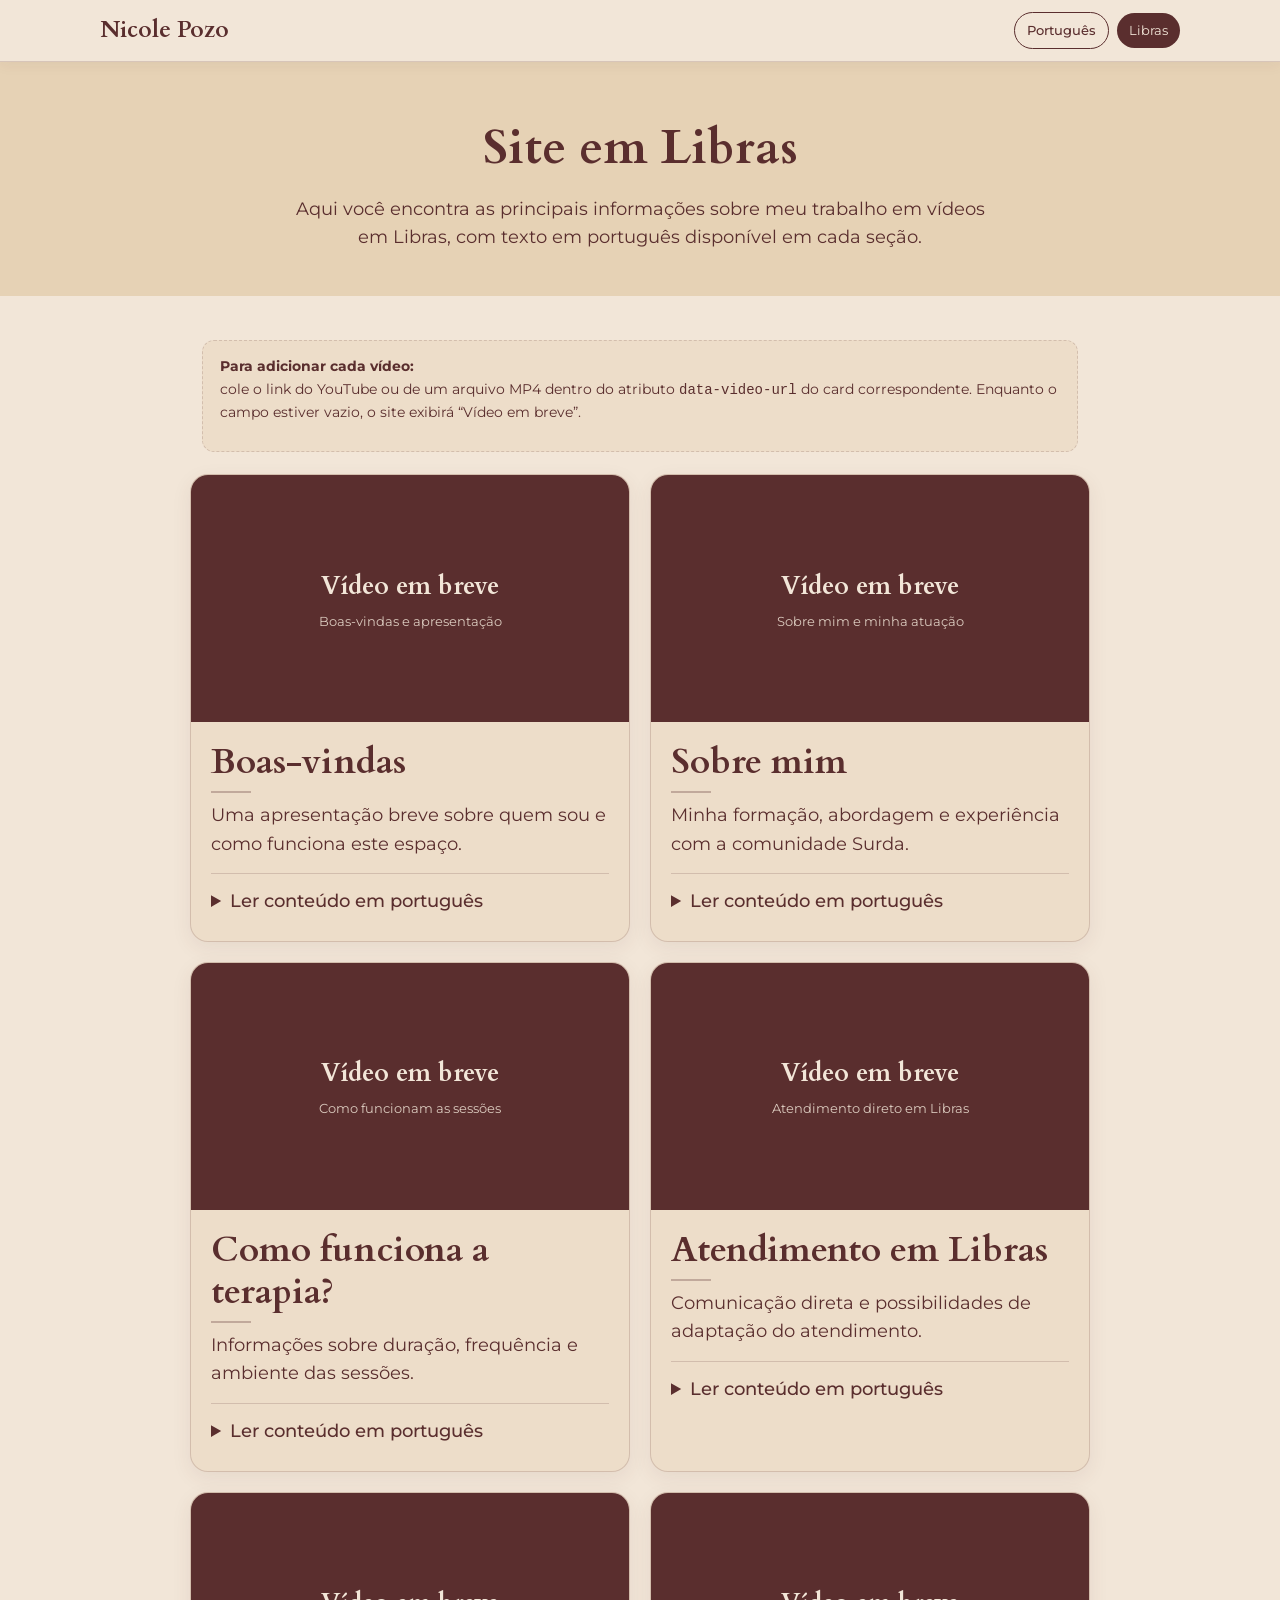
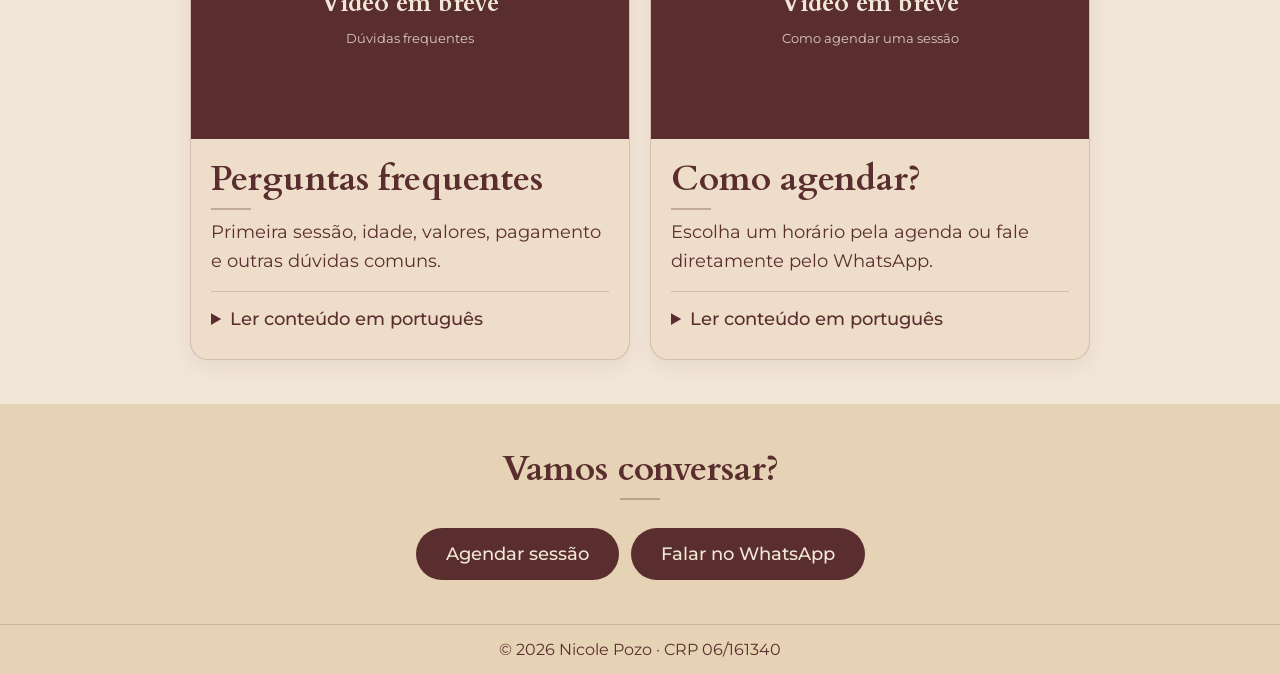
==== commit 0bce3d9c: "Update libras.html" ====
--- a/libras.html
+++ b/libras.html
@@ -1,71 +1,76 @@
 <!DOCTYPE html>
 <html lang="pt-BR">
 <head>
-<meta charset="utf-8"/>
-<meta content="q6ohZ3SrdLUBwS5PzrIqEwe8ZIBB_iscXA4Luo5MYJY" name="google-site-verification"/>
-<meta content="width=device-width, initial-scale=1.0" name="viewport"/>
-<meta name="referrer" content="strict-origin-when-cross-origin"/>
-<meta content="Psicóloga clínica com abordagem psicanalítica. Fluente e sinalizante em Libras, atendimento para pessoas a partir de 17 anos." name="description"/>
-<title>Nicole Pozo | Psicóloga</title>
-<link href="favicon.png" rel="icon" type="image/png"/>
-<link href="style.css" rel="stylesheet"/>
-<link href="https://fonts.googleapis.com/css2?family=Cardo:ital,wght@0,400;0,700;1,400&family=Cormorant+Infant:ital,wght@0,400;0,500;0,600;1,400;1&family=Montserrat:wght@300;400;500&display=swap" rel="stylesheet"/>
+  <meta charset="utf-8">
+  <meta name="viewport" content="width=device-width, initial-scale=1.0">
+  <meta
+    name="description"
+    content="Informações sobre o trabalho da psicóloga Nicole Pozo apresentadas em Libras."
+  >
+
+  <title>Nicole Pozo | Site em Libras</title>
+
+  <link rel="icon" type="image/png" href="favicon.png">
+  <link rel="stylesheet" href="style.css">
+
+  <link
+    href="https://fonts.googleapis.com/css2?family=Cardo:ital,wght@0,400;0,700;1,400&family=Cormorant+Infant:ital,wght@0,400;0,500;0,600;1,400;1,500&family=Montserrat:wght@300;400;500&display=swap"
+    rel="stylesheet"
+  >
 </head>
-<body class="modo-libras">
-
-<header class="menu">
-<nav aria-label="Navegação principal" class="menu-container">
-<a href="#sobre">Sobre</a>
-<a href="#libras">Libras</a>
-<a href="#atendimento">Atendimento</a>
-<a href="#duvidas">Dúvidas</a>
-<a href="#contato">Contato</a>
-</nav>
-</header>
-
-<div class="mobile-compact-hero">
-  <div class="mobile-compact-texto">
-    <strong>Nicole Pozo</strong>
-    <span>Psicóloga</span>
-  </div>
-  <div class="mobile-compact-acoes">
-    <a href="https://wa.me/5511999999999" target="_blank" class="mobile-compact-botao">WhatsApp</a>
-    <a href="libras.html" class="mobile-compact-libras">Libras</a>
-  </div>
-</div>
-
-<main>
-
-  <section class="hero">
-    <div class="container hero-content">
-      <img src="foto.png" alt="Foto de Nicole Pozo" class="foto">
-      <div class="hero-texto">
-        <h1>Nicole Pozo</h1>
-        <p class="subtitulo">Psicóloga Clínica</p>
-        <p class="infos">
-          <span>CRP 06/123456</span>
-          <span>Abordagem Psicanalítica</span>
-          <span>Atendimento online</span>
+
+<body class="pagina-libras">
+
+  <header class="topo-idiomas">
+    <div class="topo-idiomas-container">
+
+      <a class="marca-libras" href="index.html">
+        Nicole Pozo
+      </a>
+
+      <nav class="seletor-idiomas" aria-label="Seleção de idioma">
+        <a class="idioma-link" href="index.html">
+          Português
+        </a>
+
+        <span aria-current="page">
+          Libras
+        </span>
+      </nav>
+
+    </div>
+  </header>
+
+  <main>
+
+    <section class="hero-libras">
+      <div class="container">
+
+        <h1>Site em Libras</h1>
+
+        <p>
+          Aqui você encontra as principais informações sobre meu trabalho
+          em vídeos em Libras, com texto em português disponível em cada seção.
         </p>
+
       </div>
-      <div class="hero-acoes">
-        <a href="https://wa.me/5511999999999" target="_blank" class="botao">
-          <svg class="icone-botao" aria-hidden="true" width="16" height="16" viewBox="0 0 24 24" fill="none" stroke="currentColor" stroke-width="2" stroke-linecap="round" stroke-linejoin="round"><path d="M21 11.5a8.38 8.38 0 0 1-.9 3.8 8.5 8.5 0 0 1-7.6 4.7 8.38 8.38 0 0 1-3.8-.9L3 21l1.9-5.7a8.38 8.38 0 0 1-.9-3.8 8.5 8.5 0 0 1 4.7-7.6 8.38 8.38 0 0 1 3.8-.9h.5a8.48 8.48 0 0 1 8 8v.5z"/></svg>
-          Agendar no WhatsApp
-        </a>
-        <a href="https://calendar.app.google/xxxxxxxxxxxxxxxxx" target="_blank" class="botao-secundario">
-          <svg class="icone-botao" aria-hidden="true" width="16" height="16" viewBox="0 0 24 24" fill="none" stroke="currentColor" stroke-width="2" stroke-linecap="round" stroke-linejoin="round"><rect x="3" y="4" width="18" height="18" rx="2" ry="2"/><line x1="16" y1="2" x2="16" y2="6"/><line x1="8" y1="2" x2="8" y2="6"/><line x1="3" y1="10" x2="21" y2="10"/></svg>
-          Ver horários disponíveis
-        </a>
-        <a href="index.html" class="voltar-portugues">
-          <svg class="icone-botao" aria-hidden="true" width="16" height="16" viewBox="0 0 24 24" fill="none" stroke="currentColor" stroke-width="2" stroke-linecap="round" stroke-linejoin="round"><circle cx="12" cy="12" r="10"/><line x1="2" y1="12" x2="22" y2="12"/><path d="M12 2a15.3 15.3 0 0 1 4 10 15.3 15.3 0 0 1-4 10 15.3 15.3 0 0 1-4-10 15.3 15.3 0 0 1 4-10Z"/></svg>
-          Voltar para o Português
-        </a>
-      </div>
-    </div>
-  </section>
-
-  <section class="grade-videos-libras">
+    </section>
+
+    <section class="videos-libras">
+      <div class="container">
+
+        <div class="instrucao-edicao">
+          <strong>Para adicionar cada vídeo:</strong>
+
+          <p>
+            cole o link do YouTube ou de um arquivo MP4 dentro do atributo
+            <code>data-video-url</code> do card correspondente.
+            Enquanto o campo estiver vazio, o site exibirá “Vídeo em breve”.
+          </p>
+        </div>
+
+        <div class="grade-videos-libras">
+
           <article
             class="card-video-libras"
             data-video-url=""
@@ -141,19 +146,82 @@
             </div>
 
             <div class="card-video-conteudo">
-              <h2>Como funcionam as sessões</h2>
-
-              <p class="descricao-video">
-                Duração, frequência e formato dos atendimentos online.
-              </p>
-
-              <details class="transcricao-video">
-                <summary>Ler conteúdo em português</summary>
-
-                <p>
-                  As sessões duram 50 minutos, são online e geralmente acontecem
-                  uma vez por semana. Valores e horários são combinados
-                  diretamente no primeiro contato.
+              <h2>Como funciona a terapia?</h2>
+
+              <p class="descricao-video">
+                Informações sobre duração, frequência e ambiente das sessões.
+              </p>
+
+              <details class="transcricao-video">
+                <summary>Ler conteúdo em português</summary>
+
+                <p>
+                  As sessões duram 50 minutos, são realizadas online e geralmente
+                  acontecem uma vez por semana. É importante estar em um ambiente
+                  tranquilo, reservado e sem interrupções.
+                </p>
+              </details>
+            </div>
+          </article>
+
+          <article
+            class="card-video-libras"
+            data-video-url=""
+            data-video-title="Atendimento direto em Libras"
+          >
+            <div class="video-container">
+              <div class="video-placeholder">
+                <strong>Vídeo em breve</strong>
+                <span>Atendimento direto em Libras</span>
+              </div>
+            </div>
+
+            <div class="card-video-conteudo">
+              <h2>Atendimento em Libras</h2>
+
+              <p class="descricao-video">
+                Comunicação direta e possibilidades de adaptação do atendimento.
+              </p>
+
+              <details class="transcricao-video">
+                <summary>Ler conteúdo em português</summary>
+
+                <p>
+                  O atendimento pode ser realizado diretamente em Libras, sem a
+                  necessidade da presença de intérprete. Também podemos conversar
+                  sobre outras formas de comunicação que sejam confortáveis para você.
+                </p>
+              </details>
+            </div>
+          </article>
+
+          <article
+            class="card-video-libras"
+            data-video-url=""
+            data-video-title="Dúvidas frequentes"
+          >
+            <div class="video-container">
+              <div class="video-placeholder">
+                <strong>Vídeo em breve</strong>
+                <span>Dúvidas frequentes</span>
+              </div>
+            </div>
+
+            <div class="card-video-conteudo">
+              <h2>Perguntas frequentes</h2>
+
+              <p class="descricao-video">
+                Primeira sessão, idade, valores, pagamento e outras dúvidas comuns.
+              </p>
+
+              <details class="transcricao-video">
+                <summary>Ler conteúdo em português</summary>
+
+                <p>
+                  Na primeira sessão, vamos conversar sobre o que motivou sua busca,
+                  alinhar expectativas e tirar dúvidas. O atendimento é destinado a
+                  pessoas a partir de 17 anos. Valores e formas de pagamento são
+                  combinados diretamente no primeiro contato.
                 </p>
               </details>
             </div>
--- a/style.css
+++ b/style.css
@@ -22,7 +22,7 @@
 body {
   margin: 0;
   padding-top: 60px;
-  font-family: "Montserrat", sans-serif;
+  font-family: 'Montserrat', sans-serif;
   background-color: var(--fundo-principal);
   color: var(--texto);
   text-align: center;
@@ -48,15 +48,13 @@
 TIPOGRAFIA
 ================================= */
 
-h1,
-h2,
-h3 {
+h1, h2, h3 {
   color: var(--texto);
 }
 
 h1 {
   margin: 20px 0 10px;
-  font-family: "Cardo", serif;
+  font-family: 'Cardo', serif;
   font-size: 48px;
 }
 
@@ -64,7 +62,7 @@
   position: relative;
   display: inline-block;
   margin: 0 0 18px;
-  font-family: "Cardo", serif;
+  font-family: 'Cardo', serif;
   font-size: 32px;
   line-height: 1.2;
 }
@@ -81,7 +79,7 @@
 
 h3 {
   margin: 0 0 10px;
-  font-family: "Cardo", serif;
+  font-family: 'Cardo', serif;
   font-size: 21px;
   line-height: 1.25;
 }
@@ -186,7 +184,7 @@
   background-image: url("cantoneira.png");
   background-size: contain;
   background-repeat: no-repeat;
-  opacity: 0.1;
+  opacity: 0.10;
   pointer-events: none;
 }
 
@@ -206,10 +204,6 @@
 /* =================================
 BOTÕES E LINKS
 ================================= */
-
-button {
-  font: inherit;
-}
 
 .botao {
   display: inline-block;
@@ -229,57 +223,6 @@
   transform: translateY(-1px);
 }
 
-.botao-secundario {
-  display: inline-flex;
-  align-items: center;
-  justify-content: center;
-  box-sizing: border-box;
-  padding: 11px 25px;
-  color: var(--texto);
-  background-color: transparent;
-  border: 1px solid var(--texto);
-  border-radius: 30px;
-  text-decoration: none;
-  font-weight: 500;
-  transition:
-    background-color 0.25s ease,
-    color 0.25s ease,
-    transform 0.2s ease;
-}
-
-.botao-secundario:hover,
-.botao-secundario:focus-visible {
-  color: var(--fundo-principal);
-  background-color: var(--texto);
-  transform: translateY(-1px);
-}
-
-.voltar-portugues {
-  display: inline-flex;
-  align-items: center;
-  justify-content: center;
-  margin-top: 18px;
-  padding: 10px 22px;
-  color: var(--texto);
-  background-color: transparent;
-  border: 1px solid var(--texto);
-  border-radius: 30px;
-  text-decoration: none;
-  font-size: 14px;
-  font-weight: 500;
-  transition:
-    background-color 0.25s ease,
-    color 0.25s ease,
-    transform 0.2s ease;
-}
-
-.voltar-portugues:hover,
-.voltar-portugues:focus-visible {
-  color: var(--fundo-principal);
-  background-color: var(--texto);
-  transform: translateY(-1px);
-}
-
 .barra-contato a {
   color: var(--texto);
   font-weight: 500;
@@ -293,34 +236,11 @@
   color: var(--texto-escuro);
 }
 
-.hero-acoes,
-.desktop-compact-acoes,
-.mobile-compact-acoes {
-  display: flex;
-  align-items: center;
-  justify-content: center;
-  gap: 12px;
-}
-
-.hero-acoes {
-  flex-direction: column;
-  gap: 10px;
-}
-
-.hero-acoes .botao {
-  margin-top: 0;
-}
-
-/* =================================
-ÂNCORAS E ALINHAMENTO
-================================= */
-
-.sobre,
-.atendimento,
-.libras,
-.como-funciona,
-.faq,
-.contato {
+/* =================================
+ÂNCORAS E ALINHAMENTO DAS SEÇÕES
+================================= */
+
+.sobre, .atendimento, .libras, .como-funciona, .faq, .contato {
   scroll-margin-top: 145px;
   text-align: center;
 }
@@ -333,13 +253,8 @@
   text-align: left;
 }
 
-.sobre h2,
-.atendimento h2,
-.libras h2,
-.como-funciona h2,
-.faq h2,
-.contato h2,
-.chamada-final h2 {
+.sobre h2, .atendimento h2, .libras h2,
+.como-funciona h2, .faq h2, .contato h2, .chamada-final h2 {
   text-align: center;
 }
 
@@ -357,7 +272,7 @@
 
 .acolhimento p {
   margin: 0;
-  font-family: "Cormorant Infant", serif;
+  font-family: 'Cormorant Infant', serif;
   font-size: 25px;
   font-weight: 500;
   line-height: 1.15;
@@ -389,7 +304,7 @@
   max-width: 600px;
   margin: 28px auto 0;
   color: var(--texto);
-  font-family: "Cardo", serif;
+  font-family: 'Cardo', serif;
   font-size: 25px;
   font-style: italic;
   line-height: 1.3;
@@ -447,9 +362,9 @@
 ================================= */
 
 .libras {
+  background-color: var(--fundo-destaque);
   position: relative;
   overflow: hidden;
-  background-color: var(--fundo-destaque);
 }
 
 .libras::after {
@@ -502,8 +417,8 @@
 }
 
 .passo {
+  height: 100%;
   box-sizing: border-box;
-  height: 100%;
   padding: 23px 20px 19px;
   background-color: rgba(242, 230, 216, 0.65);
   border: 1px solid var(--borda);
@@ -518,12 +433,12 @@
 
 .passo .passo-subtitulo {
   margin: -4px 0 20px;
-  color: var(--texto-escuro);
-  font-family: "Cardo", serif;
+  font-family: 'Cardo', serif;
   font-size: 19px;
   font-weight: 400;
   line-height: 1.25;
   text-align: center;
+  color: var(--texto-escuro);
 }
 
 /* =================================
@@ -564,7 +479,7 @@
   position: absolute;
   top: 50%;
   right: 20px;
-  font-family: "Cardo", serif;
+  font-family: 'Cardo', serif;
   font-size: 25px;
   font-weight: 500;
   transform: translateY(-50%);
@@ -650,9 +565,9 @@
 
 .barra-contato span {
   flex-shrink: 0;
+  font-family: 'Cardo', serif;
+  font-size: 18px;
   color: var(--texto-escuro);
-  font-family: "Cardo", serif;
-  font-size: 18px;
 }
 
 /* =================================
@@ -672,6 +587,7 @@
 
 /* =================================
 BARRAS COMPACTAS
+Escondidas por padrão
 ================================= */
 
 .mobile-compact-hero,
@@ -679,17 +595,37 @@
   display: none !important;
 }
 
-.desktop-compact-acoes {
+/* =================================
+ACESSO À VERSÃO EM LIBRAS
+(botão "Site em Libras" / seletor de idioma)
+================================= */
+
+button {
+  font: inherit;
+}
+
+.hero-acoes,
+.desktop-compact-acoes,
+.mobile-compact-acoes {
+  display: flex;
+  align-items: center;
+  justify-content: center;
+  gap: 12px;
+}
+
+.hero-acoes {
+  flex-direction: column;
   gap: 10px;
 }
 
-.mobile-compact-acoes {
-  flex-shrink: 0;
-  gap: 7px;
-}
-
+.hero-acoes .botao {
+  margin-top: 0;
+}
+
+.botao-secundario,
+.desktop-compact-libras,
 .mobile-compact-libras,
-.desktop-compact-libras {
+.idioma-link {
   display: inline-flex;
   align-items: center;
   justify-content: center;
@@ -705,11 +641,38 @@
     transform 0.2s ease;
 }
 
+.botao-secundario {
+  padding: 11px 25px;
+  border-radius: 30px;
+}
+
+.botao-secundario:hover,
+.botao-secundario:focus-visible,
+.desktop-compact-libras:hover,
+.desktop-compact-libras:focus-visible,
+.mobile-compact-libras:hover,
+.mobile-compact-libras:focus-visible,
+.idioma-link:hover,
+.idioma-link:focus-visible {
+  color: var(--fundo-principal);
+  background-color: var(--texto);
+  transform: translateY(-1px);
+}
+
+.desktop-compact-acoes {
+  gap: 10px;
+}
+
 .desktop-compact-libras {
   padding: 8px 17px;
   border-radius: 24px;
   font-size: 15px;
   white-space: nowrap;
+}
+
+.mobile-compact-acoes {
+  flex-shrink: 0;
+  gap: 7px;
 }
 
 .mobile-compact-libras {
@@ -720,21 +683,57 @@
   line-height: 1.1;
 }
 
-.desktop-compact-libras:hover,
-.desktop-compact-libras:focus-visible,
-.mobile-compact-libras:hover,
-.mobile-compact-libras:focus-visible {
+/* =================================
+PÁGINA EM LIBRAS (libras.html)
+================================= */
+
+.pagina-libras {
+  padding-top: 0;
+}
+
+.topo-idiomas {
+  position: sticky;
+  top: 0;
+  z-index: 1000;
+  padding: 12px 5%;
+  background-color: var(--fundo-principal);
+  border-bottom: 1px solid var(--borda);
+  box-shadow: 0 4px 12px rgba(90, 46, 46, 0.05);
+}
+
+.topo-idiomas-container {
+  display: flex;
+  align-items: center;
+  justify-content: space-between;
+  gap: 18px;
+  max-width: 1080px;
+  margin: auto;
+}
+
+.marca-libras {
+  color: var(--texto);
+  font-family: 'Cardo', serif;
+  font-size: 23px;
+  font-weight: 700;
+  text-decoration: none;
+}
+
+.seletor-idiomas {
+  display: flex;
+  align-items: center;
+  gap: 8px;
+}
+
+.seletor-idiomas span,
+.seletor-idiomas a {
+  padding: 7px 12px;
+  border-radius: 22px;
+  font-size: 13px;
+}
+
+.seletor-idiomas span[aria-current="page"] {
   color: var(--fundo-principal);
   background-color: var(--texto);
-  transform: translateY(-1px);
-}
-
-/* =================================
-PÁGINA EM LIBRAS
-================================= */
-
-.pagina-libras {
-  padding-top: 0;
 }
 
 .hero-libras {
@@ -840,7 +839,7 @@
 }
 
 .video-placeholder strong {
-  font-family: "Cardo", serif;
+  font-family: 'Cardo', serif;
   font-size: 25px;
 }
 
@@ -877,8 +876,20 @@
   margin-top: 0;
 }
 
-/* =================================
-MODO LIBRAS COM POP-UP
+.instrucao-edicao {
+  max-width: 840px;
+  margin: 0 auto 22px;
+  padding: 14px 17px;
+  background-color: rgba(230, 210, 181, 0.42);
+  border: 1px dashed var(--borda);
+  border-radius: 12px;
+  text-align: left;
+  font-size: 14px;
+}
+
+/* =================================
+MODO LIBRAS COM POP-UP DE VÍDEO
+(index.html — blocos e ícone)
 ================================= */
 
 .conteudo-libras {
@@ -887,8 +898,8 @@
 
 body.modo-libras .conteudo-libras {
   cursor: pointer;
+  border-radius: 18px;
   overflow: hidden;
-  border-radius: 18px;
 }
 
 body.modo-libras .card-atendimento,
@@ -900,8 +911,8 @@
 body.modo-libras .atendimento .container,
 body.modo-libras .chamada-final,
 body.modo-libras .contato {
+  border-radius: 18px;
   overflow: hidden;
-  border-radius: 18px;
 }
 
 body.modo-libras .conteudo-libras:focus-visible {
@@ -911,16 +922,18 @@
     0 0 0 6px rgba(90, 46, 46, 0.42);
 }
 
+/* Ícone "Em Libras" no lugar do texto */
+
 .indicador-libras {
   display: none;
 }
 
 body.modo-libras .indicador-libras {
+  display: inline-flex;
   position: absolute;
   right: 12px;
   bottom: 10px;
   z-index: 3;
-  display: inline-flex;
   align-items: center;
   justify-content: center;
   width: 34px;
@@ -947,9 +960,7 @@
   padding-bottom: 42px;
 }
 
-/* =================================
-POP-UP DE VÍDEO
-================================= */
+/* Pop-up de vídeo */
 
 .libras-popup[hidden] {
   display: none;
@@ -968,32 +979,16 @@
   background-color: rgba(40, 20, 20, 0);
   opacity: 0;
   pointer-events: none;
-  transition:
-    background-color 0.2s ease,
-    opacity 0.2s ease;
-}
-
-.libras-popup.popup-fixo {
-  pointer-events: auto;
-}
-
-.libras-popup.popup-fixo .libras-popup-fundo {
-  background-color: rgba(40, 20, 20, 0.48);
-  opacity: 1;
-  pointer-events: auto;
-}
-
-body.popup-libras-aberto {
-  overflow: hidden;
+  transition: background-color 0.2s ease, opacity 0.2s ease;
 }
 
 .libras-popup-caixa {
   position: fixed;
   top: 50%;
   left: 50%;
-  width: min(720px, calc(100vw - 32px));
+  width: min(560px, calc(100vw - 32px));
   box-sizing: border-box;
-  padding: 26px;
+  padding: 22px;
   background-color: var(--fundo-principal);
   border: 1px solid var(--borda);
   border-radius: 18px;
@@ -1002,6 +997,20 @@
   transform: translate(-50%, -48%) scale(0.98);
   pointer-events: auto;
   animation: abrir-popup-libras 0.2s ease forwards;
+}
+
+.libras-popup.popup-fixo {
+  pointer-events: auto;
+}
+
+.libras-popup.popup-fixo .libras-popup-fundo {
+  background-color: rgba(40, 20, 20, 0.48);
+  opacity: 1;
+  pointer-events: auto;
+}
+
+body.popup-libras-aberto {
+  overflow: hidden;
 }
 
 @keyframes abrir-popup-libras {
@@ -1077,7 +1086,7 @@
 }
 
 .libras-video-vazio strong {
-  font-family: "Cardo", serif;
+  font-family: 'Cardo', serif;
   font-size: 24px;
 }
 
@@ -1092,6 +1101,7 @@
 ================================= */
 
 @media (min-width: 901px) {
+
   body {
     font-size: 18px;
   }
@@ -1215,9 +1225,7 @@
     opacity: 0;
     transform: translateY(-8px);
     pointer-events: none;
-    transition:
-      opacity 0.25s ease,
-      transform 0.25s ease;
+    transition: opacity 0.25s ease, transform 0.25s ease;
   }
 
   .desktop-compact-hero::after {
@@ -1231,7 +1239,7 @@
     background-image: url("cantoneira.png");
     background-size: contain;
     background-repeat: no-repeat;
-    opacity: 0.1;
+    opacity: 0.10;
     pointer-events: none;
   }
 
@@ -1263,7 +1271,7 @@
 
   .desktop-compact-texto strong {
     display: block;
-    font-family: "Cardo", serif;
+    font-family: 'Cardo', serif;
     font-size: 30px;
     line-height: 1.1;
   }
@@ -1283,8 +1291,8 @@
     padding: 9px 22px;
     background-color: var(--texto);
     color: var(--fundo-principal);
+    text-decoration: none;
     border-radius: 30px;
-    text-decoration: none;
     font-size: 16px;
     font-weight: 500;
     white-space: nowrap;
@@ -1294,6 +1302,7 @@
   .desktop-compact-botao:focus-visible {
     background-color: var(--texto-escuro);
   }
+
 }
 
 /* =================================
@@ -1301,6 +1310,7 @@
 ================================= */
 
 @media (max-width: 900px) {
+
   .menu-container {
     gap: 26px;
   }
@@ -1317,6 +1327,7 @@
   .barra-contato-container {
     gap: 22px;
   }
+
 }
 
 /* =================================
@@ -1324,6 +1335,7 @@
 ================================= */
 
 @media (max-width: 600px) {
+
   body {
     padding-top: 48px;
   }
@@ -1412,12 +1424,7 @@
     font-size: 20px;
   }
 
-  .sobre,
-  .atendimento,
-  .libras,
-  .como-funciona,
-  .faq,
-  .contato {
+  .sobre, .atendimento, .libras, .como-funciona, .faq, .contato {
     scroll-margin-top: 125px;
   }
 
@@ -1555,9 +1562,7 @@
     opacity: 0;
     transform: translateY(-8px);
     pointer-events: none;
-    transition:
-      opacity 0.25s ease,
-      transform 0.25s ease;
+    transition: opacity 0.25s ease, transform 0.25s ease;
   }
 
   body.scrolled .mobile-compact-hero {
@@ -1574,7 +1579,7 @@
 
   .mobile-compact-texto strong {
     display: block;
-    font-family: "Cardo", serif;
+    font-family: 'Cardo', serif;
     font-size: 20px;
     font-weight: 700;
   }
@@ -1591,8 +1596,8 @@
     padding: 7px 8px;
     background-color: var(--texto);
     color: var(--fundo-principal);
+    text-decoration: none;
     border-radius: 24px;
-    text-decoration: none;
     font-size: 12px;
     line-height: 1.1;
     font-weight: 500;
@@ -1625,7 +1630,7 @@
   }
 
   .libras-popup-caixa {
-    width: calc(100vw - 16px);
+    width: calc(100vw - 20px);
     max-height: calc(100vh - 24px);
     padding: 18px 14px 14px;
     overflow-y: auto;
@@ -1646,6 +1651,20 @@
     padding-top: 0;
   }
 
+  .topo-idiomas {
+    padding: 10px 4%;
+  }
+
+  .marca-libras {
+    font-size: 19px;
+  }
+
+  .seletor-idiomas span,
+  .seletor-idiomas a {
+    padding: 6px 9px;
+    font-size: 11px;
+  }
+
   .hero-libras {
     padding: 28px 0 26px;
   }
@@ -1672,22 +1691,9 @@
     align-items: center;
   }
 
-  .voltar-portugues {
-    width: auto;
-    max-width: 100%;
-    font-size: 13px;
-  }
-}
-
-/* =================================
-REDUÇÃO DE MOVIMENTO
-================================= */
+}
 
 @media (prefers-reduced-motion: reduce) {
-  html {
-    scroll-behavior: auto;
-  }
-
   body.modo-libras .conteudo-libras,
   .libras-popup-caixa {
     transition: none;
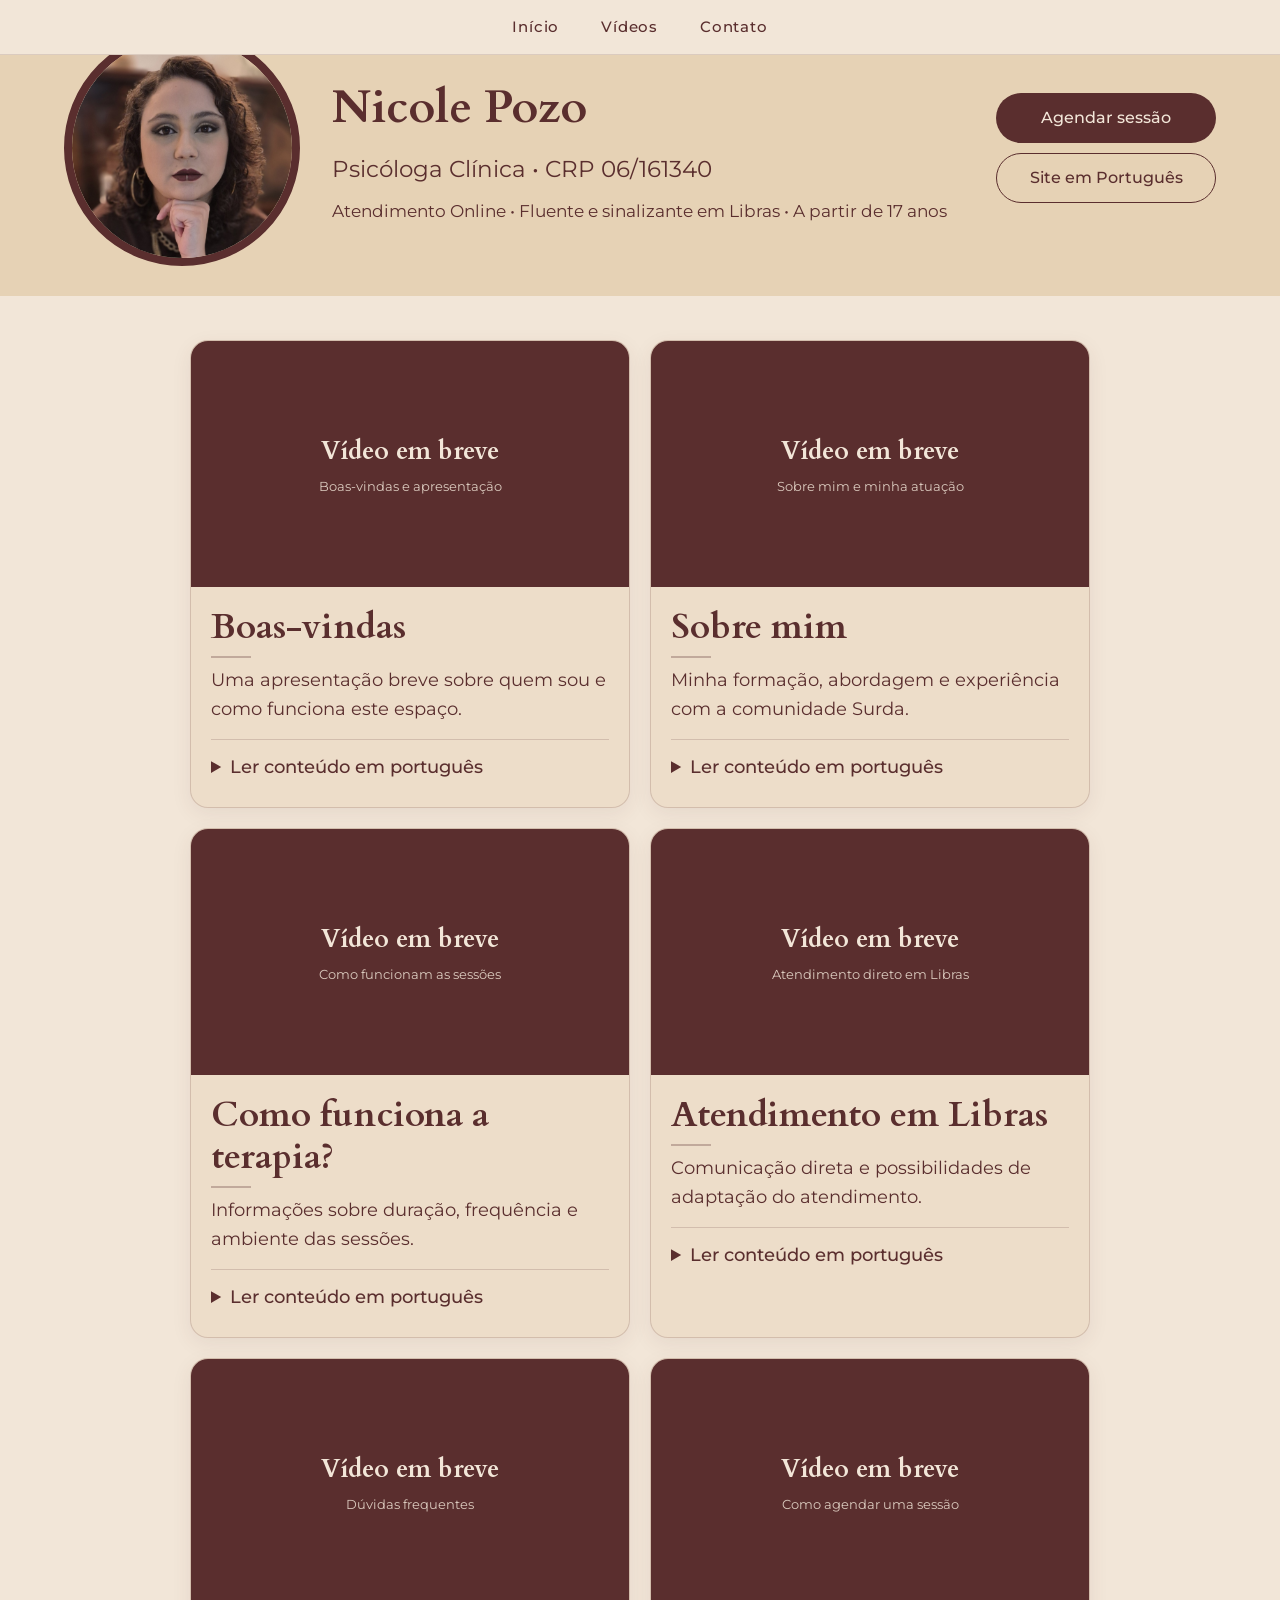
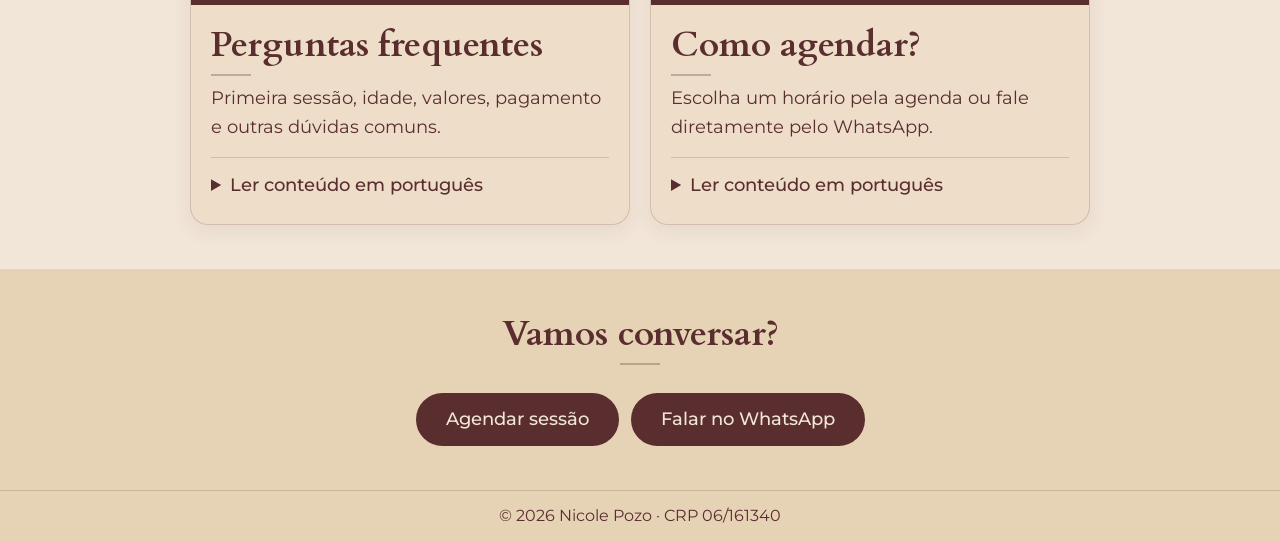
==== commit 0f7e7837: "Update libras.html" ====
--- a/libras.html
+++ b/libras.html
@@ -20,54 +20,122 @@
 </head>
 
 <body class="pagina-libras">
-
-  <header class="topo-idiomas">
-    <div class="topo-idiomas-container">
-
-      <a class="marca-libras" href="index.html">
-        Nicole Pozo
+<header class="menu">
+  <nav aria-label="Navegação principal" class="menu-container">
+    <a href="#hero">Início</a>
+    <a href="#videos">Vídeos</a>
+    <a href="#contato">Contato</a>
+  </nav>
+</header>
+
+<div class="mobile-compact-hero">
+  <div class="mobile-compact-texto">
+    <strong>Nicole Pozo</strong>
+    <span>Psicóloga Clínica • CRP 06/161340</span>
+  </div>
+
+  <div class="mobile-compact-acoes">
+    <a
+      class="mobile-compact-botao mobile-compact-libras"
+      href="index.html"
+    >
+      Português
+    </a>
+
+    <a
+      class="mobile-compact-botao"
+      href="https://calendar.app.google/ftWj5yFwSw7C7HyG9"
+      rel="noopener noreferrer"
+      target="_blank"
+    >
+      Agendar<br>sessão
+    </a>
+  </div>
+</div>
+
+<div class="desktop-compact-hero">
+  <div class="desktop-compact-container">
+
+    <img
+      alt=""
+      class="desktop-compact-foto"
+      src="nicole.png"
+    >
+
+    <div class="desktop-compact-texto">
+      <strong>Nicole Pozo</strong>
+      <span>Psicóloga Clínica • CRP 06/161340</span>
+    </div>
+
+    <div class="desktop-compact-acoes">
+      <a
+        class="desktop-compact-botao desktop-compact-libras"
+        href="index.html"
+      >
+        Site em Português
       </a>
 
-      <nav class="seletor-idiomas" aria-label="Seleção de idioma">
-        <a class="idioma-link" href="index.html">
-          Português
+      <a
+        class="desktop-compact-botao"
+        href="https://calendar.app.google/ftWj5yFwSw7C7HyG9"
+        rel="noopener noreferrer"
+        target="_blank"
+      >
+        Agendar sessão
+      </a>
+    </div>
+
+  </div>
+</div>
+
+<main>
+
+  <section class="hero" id="hero">
+    <div class="container hero-content">
+
+      <img
+        alt="Nicole Pozo, psicóloga clínica"
+        class="foto"
+        src="nicole.png"
+      >
+
+      <div class="hero-texto">
+        <h1>Nicole Pozo</h1>
+
+        <p class="subtitulo">
+          Psicóloga Clínica • CRP 06/161340
+        </p>
+
+        <p class="infos">
+          <span>Atendimento Online</span>
+          <span>Fluente e sinalizante em Libras</span>
+          <span>A partir de 17 anos</span>
+        </p>
+      </div>
+
+      <div class="hero-acoes">
+        <a
+          class="botao hero-botao"
+          href="https://calendar.app.google/ftWj5yFwSw7C7HyG9"
+          rel="noopener noreferrer"
+          target="_blank"
+        >
+          Agendar sessão
         </a>
 
-        <span aria-current="page">
-          Libras
-        </span>
-      </nav>
+        <a
+          class="botao botao-secundario"
+          href="index.html"
+        >
+          Site em Português
+        </a>
+      </div>
 
     </div>
-  </header>
-
-  <main>
-
-    <section class="hero-libras">
+  </section>
+
+    <section class="videos-libras" id="videos">
       <div class="container">
-
-        <h1>Site em Libras</h1>
-
-        <p>
-          Aqui você encontra as principais informações sobre meu trabalho
-          em vídeos em Libras, com texto em português disponível em cada seção.
-        </p>
-
-      </div>
-    </section>
-
-    <section class="videos-libras">
-      <div class="container">
-
-        <div class="instrucao-edicao">
-          <strong>Para adicionar cada vídeo:</strong>
-
-          <p>
-            cole o link do YouTube ou de um arquivo MP4 dentro do atributo
-            <code>data-video-url</code> do card correspondente.
-            Enquanto o campo estiver vazio, o site exibirá “Vídeo em breve”.
-          </p>
-        </div>
 
         <div class="grade-videos-libras">
 
@@ -262,7 +330,7 @@
       </div>
     </section>
 
-    <section class="encerramento">
+    <section class="encerramento" id="contato">
       <div class="container">
 
         <h2>Vamos conversar?</h2>
@@ -299,6 +367,51 @@
   </footer>
 
   <script>
+  const body = document.body;
+const hero = document.querySelector(".hero");
+const menu = document.querySelector(".menu");
+
+let limiteParaCompactar = 0;
+
+function calcularLimiteDoScroll() {
+  if (!hero || !menu) {
+    return;
+  }
+
+  limiteParaCompactar =
+    hero.offsetTop +
+    hero.offsetHeight -
+    menu.offsetHeight;
+}
+
+function atualizarHeaderCompacto() {
+  const margemParaRemover = 60;
+
+  if (window.scrollY >= limiteParaCompactar) {
+    body.classList.add("scrolled");
+  } else if (
+    window.scrollY <
+    limiteParaCompactar - margemParaRemover
+  ) {
+    body.classList.remove("scrolled");
+  }
+}
+
+window.addEventListener("load", function () {
+  calcularLimiteDoScroll();
+  atualizarHeaderCompacto();
+});
+
+window.addEventListener("resize", function () {
+  calcularLimiteDoScroll();
+  atualizarHeaderCompacto();
+});
+
+window.addEventListener(
+  "scroll",
+  atualizarHeaderCompacto,
+  { passive: true }
+);
     function converterLinkDoVideo(url) {
       if (!url) {
         return "";
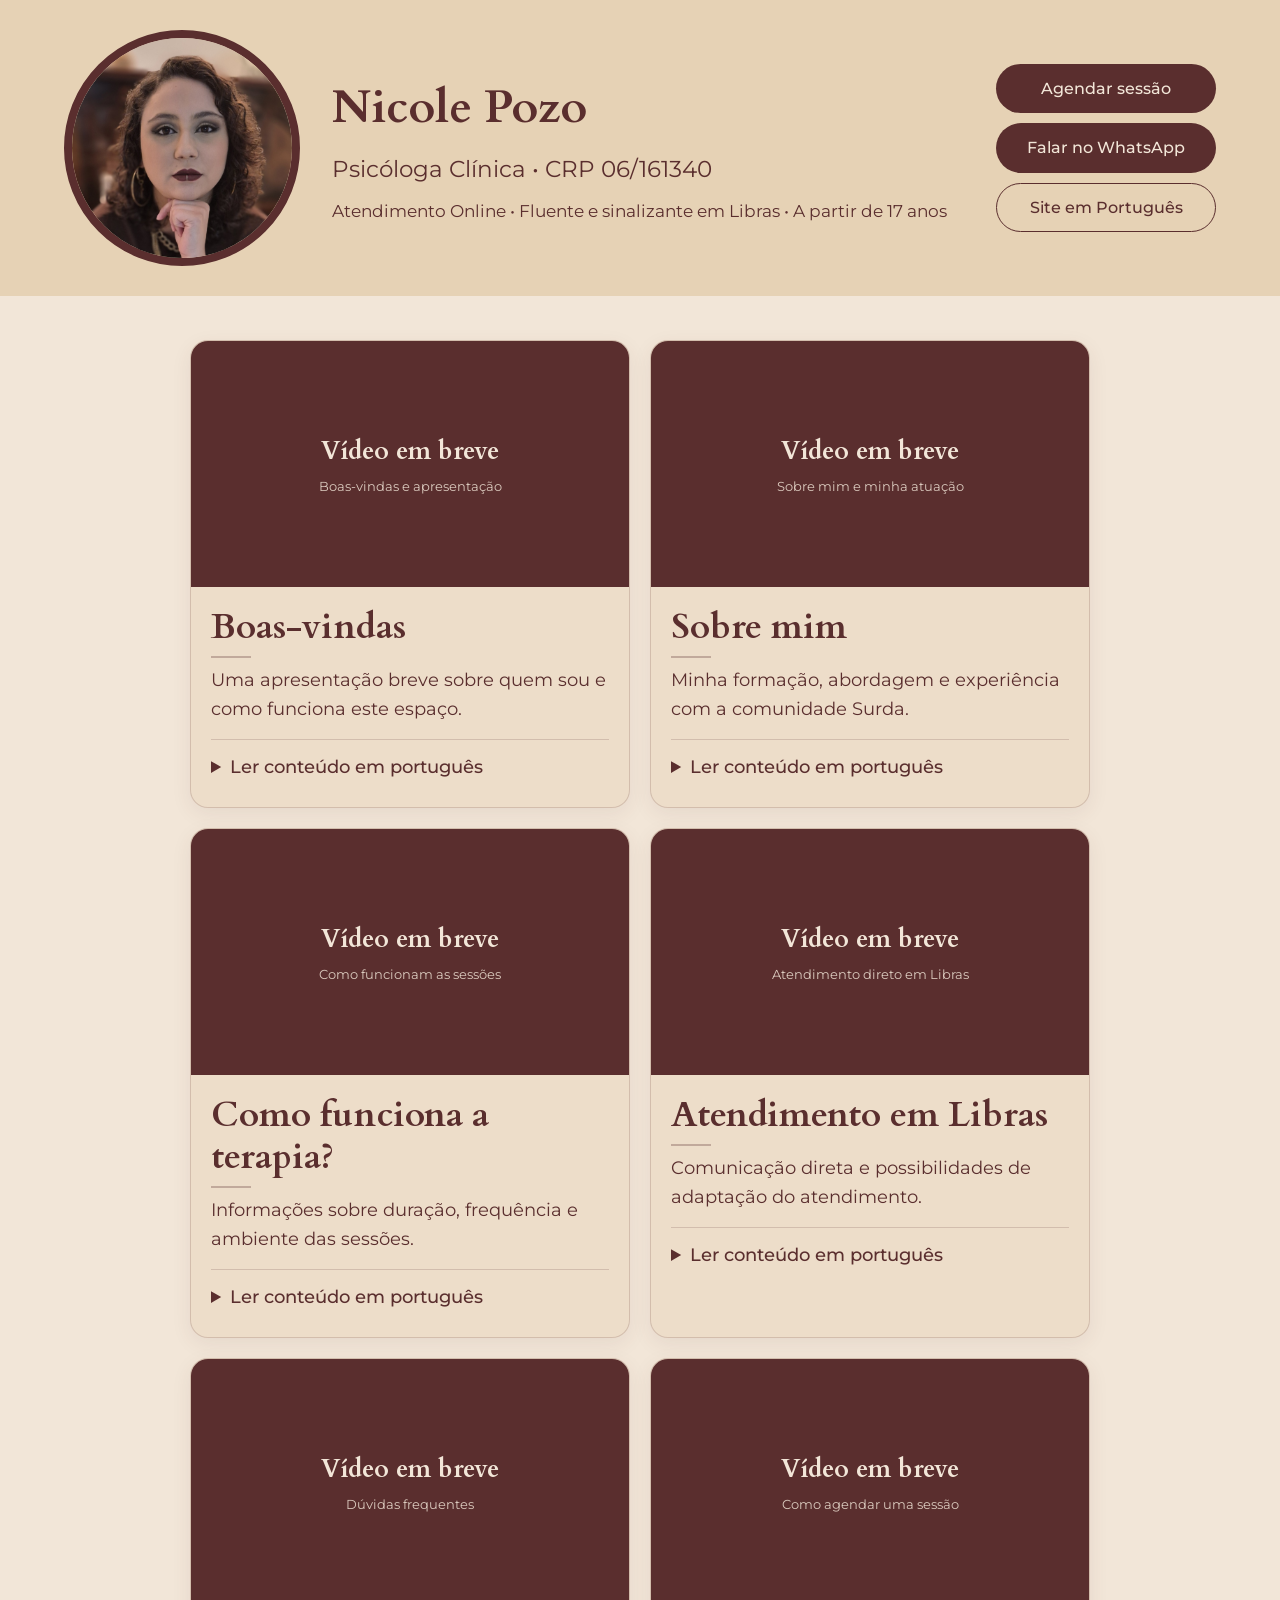
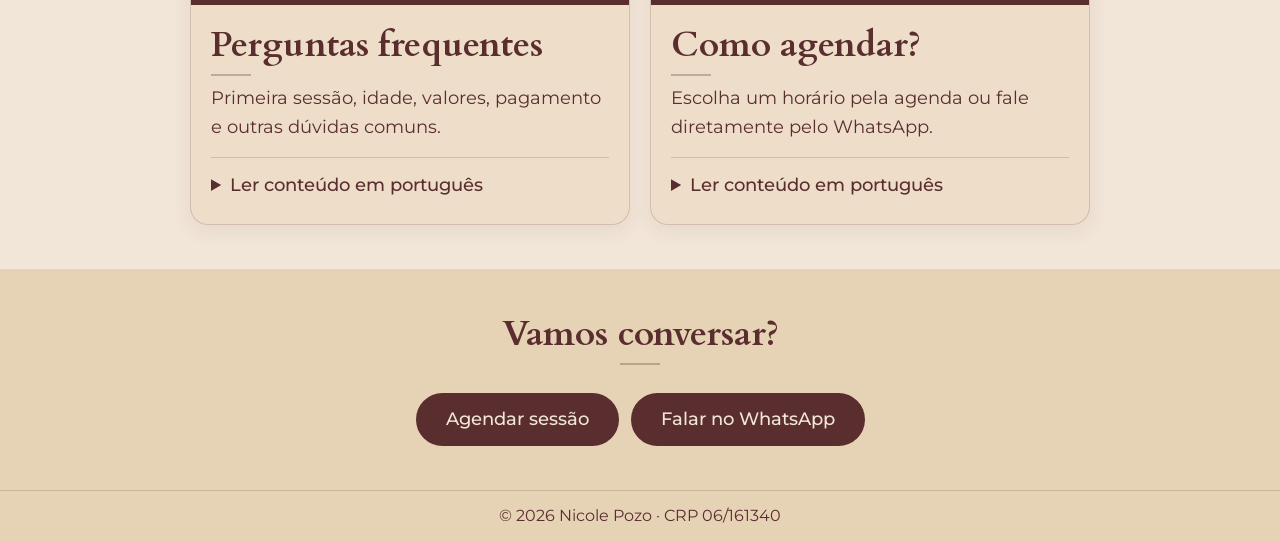
==== commit df3d1d23: "Update libras.html" ====
--- a/libras.html
+++ b/libras.html
@@ -20,119 +20,158 @@
 </head>
 
 <body class="pagina-libras">
-<header class="menu">
-  <nav aria-label="Navegação principal" class="menu-container">
-    <a href="#hero">Início</a>
-    <a href="#videos">Vídeos</a>
-    <a href="#contato">Contato</a>
-  </nav>
-</header>
-
-<div class="mobile-compact-hero">
-  <div class="mobile-compact-texto">
-    <strong>Nicole Pozo</strong>
-    <span>Psicóloga Clínica • CRP 06/161340</span>
-  </div>
-
-  <div class="mobile-compact-acoes">
-    <a
-      class="mobile-compact-botao mobile-compact-libras"
-      href="index.html"
-    >
-      Português
-    </a>
-
-    <a
-      class="mobile-compact-botao"
-      href="https://calendar.app.google/ftWj5yFwSw7C7HyG9"
-      rel="noopener noreferrer"
-      target="_blank"
-    >
-      Agendar<br>sessão
-    </a>
-  </div>
-</div>
-
-<div class="desktop-compact-hero">
-  <div class="desktop-compact-container">
-
-    <img
-      alt=""
-      class="desktop-compact-foto"
-      src="nicole.png"
-    >
-
-    <div class="desktop-compact-texto">
+
+  <!-- HERO COMPACTO MOBILE -->
+  <div class="mobile-compact-hero">
+
+    <div class="mobile-compact-texto">
       <strong>Nicole Pozo</strong>
       <span>Psicóloga Clínica • CRP 06/161340</span>
     </div>
 
-    <div class="desktop-compact-acoes">
+    <div class="mobile-compact-acoes">
+
       <a
-        class="desktop-compact-botao desktop-compact-libras"
+        class="mobile-compact-botao mobile-compact-libras"
         href="index.html"
       >
-        Site em Português
+        Voltar
       </a>
 
       <a
-        class="desktop-compact-botao"
+        class="mobile-compact-botao"
         href="https://calendar.app.google/ftWj5yFwSw7C7HyG9"
         rel="noopener noreferrer"
         target="_blank"
       >
-        Agendar sessão
+        Agendar
       </a>
+
+      <a
+        class="mobile-compact-botao"
+        href="https://wa.me/5511914683737?text=Olá,%20gostaria%20de%20saber%20mais%20sobre%20o%20atendimento%20em%20Libras."
+        rel="noopener noreferrer"
+        target="_blank"
+      >
+        WhatsApp
+      </a>
+
     </div>
 
   </div>
-</div>
-
-<main>
-
-  <section class="hero" id="hero">
-    <div class="container hero-content">
+
+
+  <!-- HERO COMPACTO DESKTOP -->
+  <div class="desktop-compact-hero">
+
+    <div class="desktop-compact-container">
 
       <img
-        alt="Nicole Pozo, psicóloga clínica"
-        class="foto"
+        alt=""
+        class="desktop-compact-foto"
         src="nicole.png"
       >
 
-      <div class="hero-texto">
-        <h1>Nicole Pozo</h1>
-
-        <p class="subtitulo">
-          Psicóloga Clínica • CRP 06/161340
-        </p>
-
-        <p class="infos">
-          <span>Atendimento Online</span>
-          <span>Fluente e sinalizante em Libras</span>
-          <span>A partir de 17 anos</span>
-        </p>
+      <div class="desktop-compact-texto">
+        <strong>Nicole Pozo</strong>
+        <span>Psicóloga Clínica • CRP 06/161340</span>
       </div>
 
-      <div class="hero-acoes">
+      <div class="desktop-compact-acoes">
+
         <a
-          class="botao hero-botao"
+          class="desktop-compact-botao desktop-compact-libras"
+          href="index.html"
+        >
+          Voltar
+        </a>
+
+        <a
+          class="desktop-compact-botao"
           href="https://calendar.app.google/ftWj5yFwSw7C7HyG9"
           rel="noopener noreferrer"
           target="_blank"
         >
-          Agendar sessão
+          Agendar
         </a>
 
         <a
-          class="botao botao-secundario"
-          href="index.html"
+          class="desktop-compact-botao"
+          href="https://wa.me/5511914683737?text=Olá,%20gostaria%20de%20saber%20mais%20sobre%20o%20atendimento%20em%20Libras."
+          rel="noopener noreferrer"
+          target="_blank"
         >
-          Site em Português
+          WhatsApp
         </a>
+
       </div>
 
     </div>
-  </section>
+
+  </div>
+
+
+  <main>
+
+    <!-- HERO PRINCIPAL -->
+    <section class="hero" id="hero">
+
+      <div class="container hero-content">
+
+        <img
+          alt="Nicole Pozo, psicóloga clínica"
+          class="foto"
+          src="nicole.png"
+        >
+
+        <div class="hero-texto">
+
+          <h1>Nicole Pozo</h1>
+
+          <p class="subtitulo">
+            Psicóloga Clínica • CRP 06/161340
+          </p>
+
+          <p class="infos">
+            <span>Atendimento Online</span>
+            <span>Fluente e sinalizante em Libras</span>
+            <span>A partir de 17 anos</span>
+          </p>
+
+        </div>
+
+        <div class="hero-acoes">
+
+          <a
+            class="botao hero-botao"
+            href="https://calendar.app.google/ftWj5yFwSw7C7HyG9"
+            rel="noopener noreferrer"
+            target="_blank"
+          >
+            Agendar sessão
+          </a>
+
+          <a
+            class="botao botao-whatsapp"
+            href="https://wa.me/5511914683737?text=Olá,%20gostaria%20de%20saber%20mais%20sobre%20o%20atendimento%20em%20Libras."
+            rel="noopener noreferrer"
+            target="_blank"
+          >
+            Falar no WhatsApp
+          </a>
+
+          <a
+            class="botao botao-secundario"
+            href="index.html"
+          >
+            Site em Português
+          </a>
+
+        </div>
+
+      </div>
+
+    </section>
 
     <section class="videos-libras" id="videos">
       <div class="container">
@@ -367,21 +406,19 @@
   </footer>
 
   <script>
-  const body = document.body;
+const body = document.body;
 const hero = document.querySelector(".hero");
-const menu = document.querySelector(".menu");
 
 let limiteParaCompactar = 0;
 
 function calcularLimiteDoScroll() {
-  if (!hero || !menu) {
+  if (!hero) {
     return;
   }
 
   limiteParaCompactar =
     hero.offsetTop +
-    hero.offsetHeight -
-    menu.offsetHeight;
+    hero.offsetHeight;
 }
 
 function atualizarHeaderCompacto() {
--- a/style.css
+++ b/style.css
@@ -21,7 +21,7 @@
 
 body {
   margin: 0;
-  padding-top: 60px;
+  padding-top: 55px;
   font-family: 'Montserrat', sans-serif;
   background-color: var(--fundo-principal);
   color: var(--texto);
@@ -687,18 +687,14 @@
 PÁGINA EM LIBRAS (libras.html)
 ================================= */
 
-.pagina-libras {
+/* Página em Libras sem menu superior */
+
+body.pagina-libras {
   padding-top: 0;
 }
 
-.topo-idiomas {
-  position: sticky;
+body.pagina-libras .desktop-compact-hero {
   top: 0;
-  z-index: 1000;
-  padding: 12px 5%;
-  background-color: var(--fundo-principal);
-  border-bottom: 1px solid var(--borda);
-  box-shadow: 0 4px 12px rgba(90, 46, 46, 0.05);
 }
 
 .topo-idiomas-container {
@@ -734,13 +730,6 @@
 .seletor-idiomas span[aria-current="page"] {
   color: var(--fundo-principal);
   background-color: var(--texto);
-}
-
-.hero-libras {
-  position: relative;
-  overflow: hidden;
-  padding: 38px 0 34px;
-  background-color: var(--fundo-destaque);
 }
 
 .hero-libras::after {
@@ -876,16 +865,6 @@
   margin-top: 0;
 }
 
-.instrucao-edicao {
-  max-width: 840px;
-  margin: 0 auto 22px;
-  padding: 14px 17px;
-  background-color: rgba(230, 210, 181, 0.42);
-  border: 1px dashed var(--borda);
-  border-radius: 12px;
-  text-align: left;
-  font-size: 14px;
-}
 
 /* =================================
 MODO LIBRAS COM POP-UP DE VÍDEO
@@ -928,11 +907,22 @@
   display: none;
 }
 
+body.modo-libras .card-atendimento h3 {
+  padding-right: 42px;
+}
+
+body.modo-libras .passo h3,
+body.modo-libras .passo .passo-subtitulo {
+  padding-right: 38px;
+  padding-left: 38px;
+}
+
 body.modo-libras .indicador-libras {
   display: inline-flex;
   position: absolute;
+  top: 10px;
   right: 12px;
-  bottom: 10px;
+  bottom: auto;
   z-index: 3;
   align-items: center;
   justify-content: center;
@@ -951,13 +941,13 @@
   object-fit: contain;
 }
 
-body.modo-libras .hero-content,
-body.modo-libras .sobre .container,
-body.modo-libras .libras .container,
-body.modo-libras .atendimento .container,
-body.modo-libras .chamada-final,
-body.modo-libras .contato {
-  padding-bottom: 42px;
+body.modo-libras .faq details .indicador-libras {
+  top: 8px;
+  right: 52px;
+}
+
+body.modo-libras .faq summary {
+  padding-right: 92px;
 }
 
 /* Pop-up de vídeo */
@@ -986,9 +976,11 @@
   position: fixed;
   top: 50%;
   left: 50%;
-  width: min(560px, calc(100vw - 32px));
+  width: min(999px, calc(100vw - 40px));
+  max-height: calc(100vh - 32px);
   box-sizing: border-box;
-  padding: 22px;
+  padding: 24px;
+  overflow-y: auto;
   background-color: var(--fundo-principal);
   border: 1px solid var(--borda);
   border-radius: 18px;
@@ -1311,6 +1303,10 @@
 
 @media (max-width: 900px) {
 
+  body:not(.pagina-libras) {
+  padding-top: 51px;
+}
+  
   .menu-container {
     gap: 26px;
   }
@@ -1337,8 +1333,35 @@
 @media (max-width: 600px) {
 
   body {
-    padding-top: 48px;
-  }
+    padding-top: 43px;
+  }
+  
+  body.pagina-libras {
+  padding-top: 0;
+}
+
+body.pagina-libras .mobile-compact-hero {
+  padding-top: 8px;
+    padding-right: 4%;
+  padding-left: 4%;
+}
+
+body.pagina-libras .mobile-compact-acoes {
+  gap: 5px;
+}
+
+body.pagina-libras .mobile-compact-botao {
+  width: auto;
+  min-width: 54px;
+  padding: 7px 8px;
+  font-size: 11px;
+  white-space: nowrap;
+}
+
+body.pagina-libras .mobile-compact-libras {
+  width: auto;
+  min-width: 48px;
+}
 
   section {
     padding: 30px 0;
@@ -1622,19 +1645,26 @@
     text-align: center;
   }
 
-  body.modo-libras .indicador-libras {
-    right: 8px;
-    bottom: 8px;
-    width: 28px;
-    height: 28px;
-  }
-
-  .libras-popup-caixa {
-    width: calc(100vw - 20px);
-    max-height: calc(100vh - 24px);
-    padding: 18px 14px 14px;
-    overflow-y: auto;
-  }
+body.modo-libras .indicador-libras {
+  top: 8px;
+  right: 8px;
+  bottom: auto;
+  width: 28px;
+  height: 28px;
+}
+
+body.modo-libras .faq details .indicador-libras {
+  top: 8px;
+  right: 47px;
+}
+
+.libras-popup-caixa {
+  width: calc(100vw - 10px);
+  max-height: calc(100dvh - 10px);
+  padding: 18px 10px 10px;
+  overflow-y: auto;
+  border-radius: 14px;
+}
 
   .libras-popup-caixa h2 {
     margin-right: 38px;
@@ -1647,14 +1677,6 @@
     max-height: 72vh;
   }
 
-  .pagina-libras {
-    padding-top: 0;
-  }
-
-  .topo-idiomas {
-    padding: 10px 4%;
-  }
-
   .marca-libras {
     font-size: 19px;
   }
@@ -1663,10 +1685,6 @@
   .seletor-idiomas a {
     padding: 6px 9px;
     font-size: 11px;
-  }
-
-  .hero-libras {
-    padding: 28px 0 26px;
   }
 
   .hero-libras h1 {
